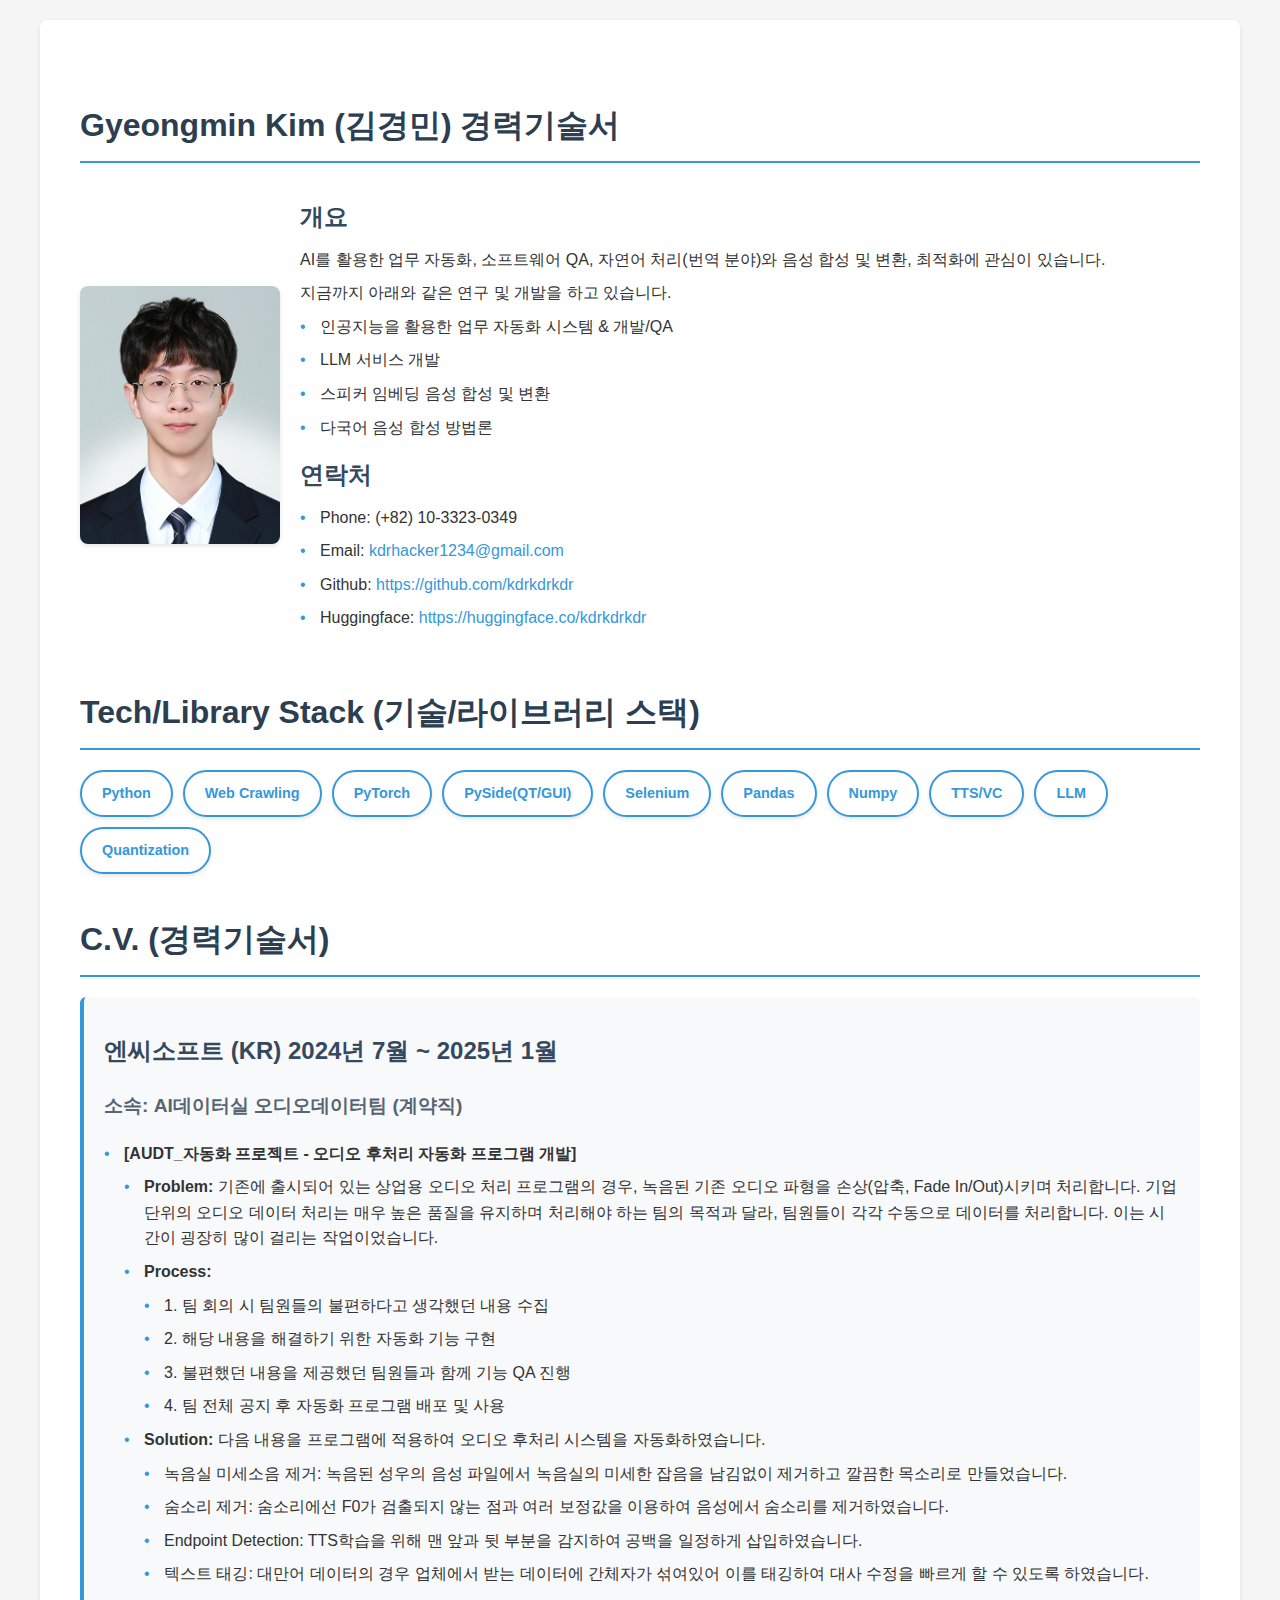
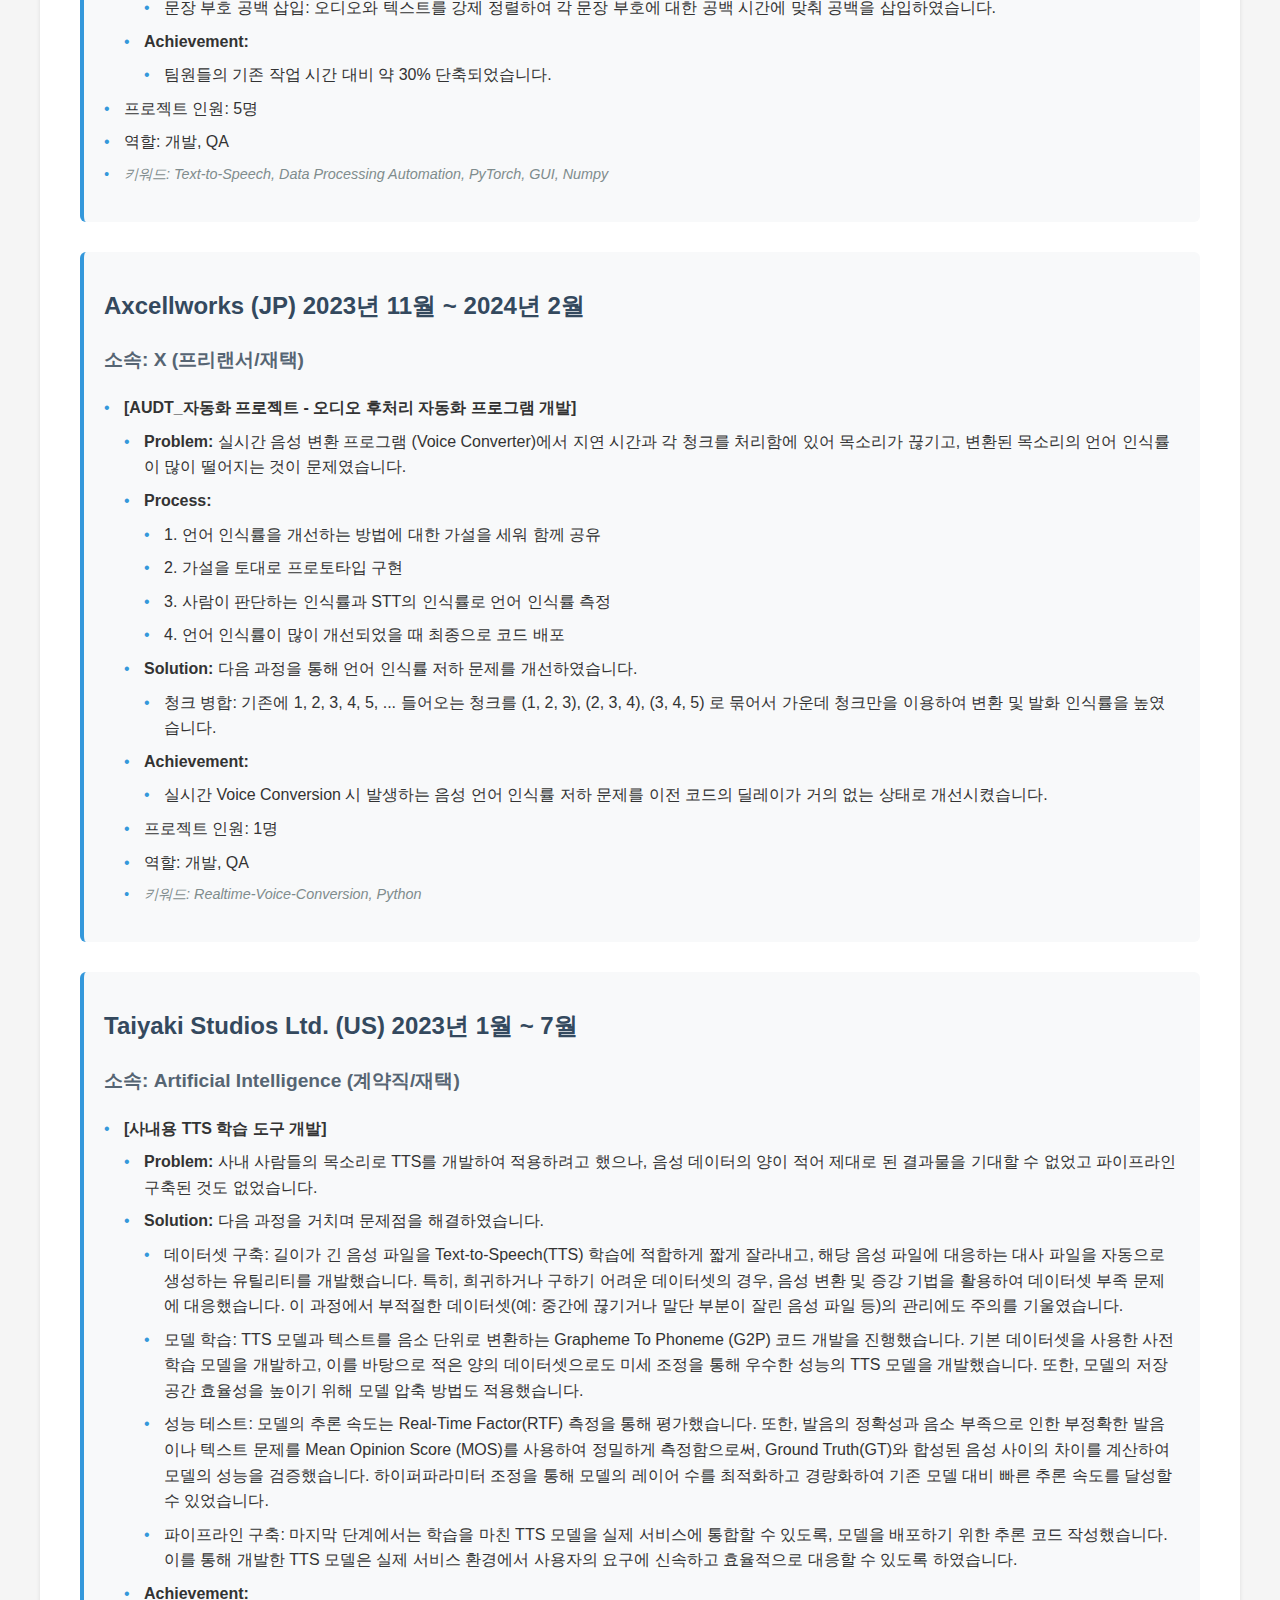
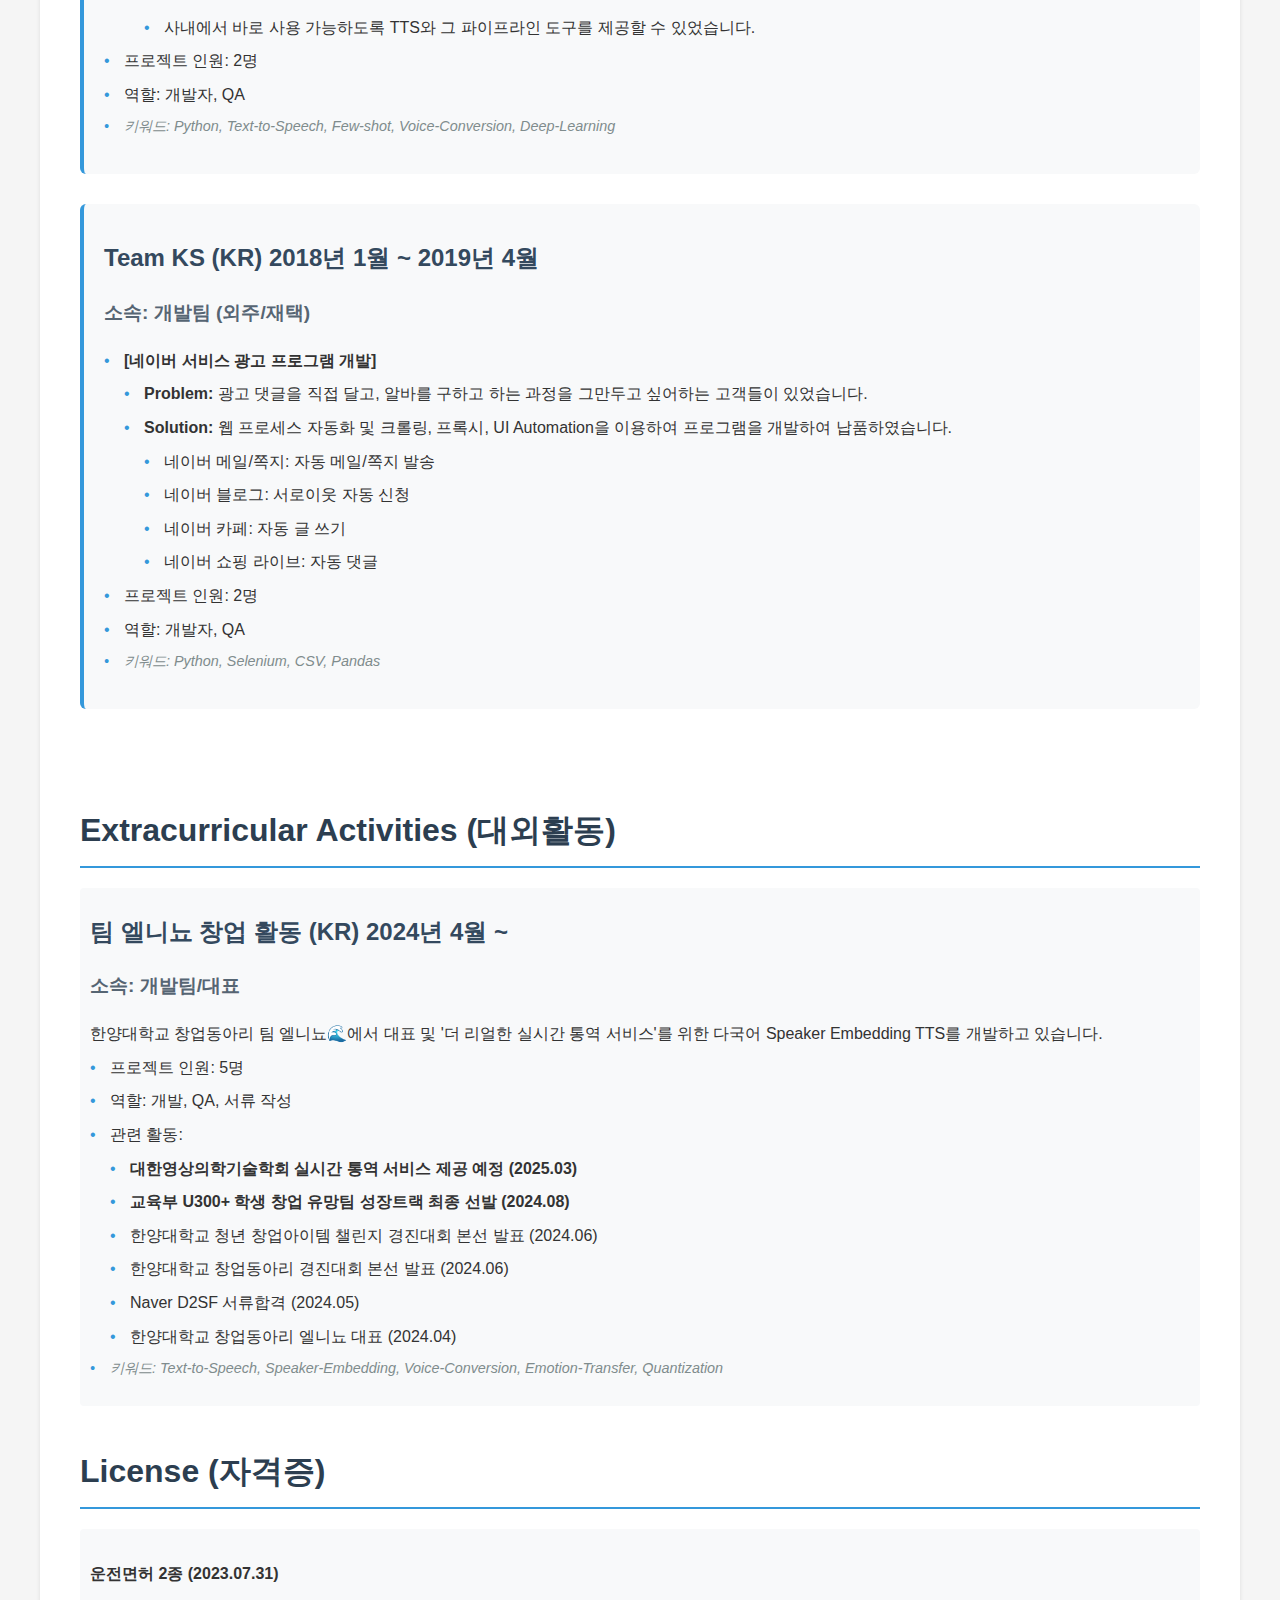
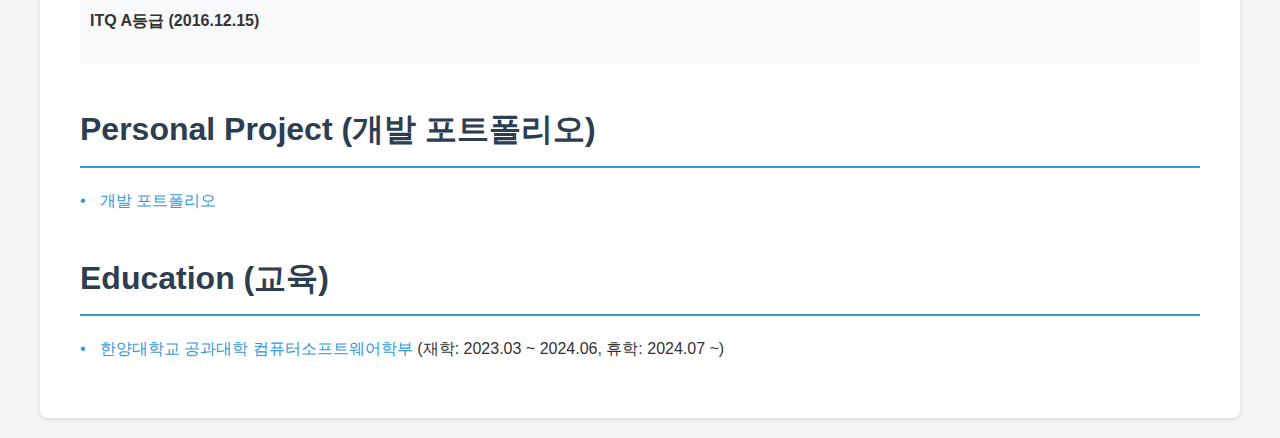
==== index.html @ 4e57c0b9 "Update index.html" ====
<!DOCTYPE HTML>
<html lang="ko">
<head>
    <meta charset="UTF-8">
    <title>김경민 이력서</title>
    <link rel="stylesheet" type="text/css" href="style.css">
</head>
<body>
<body>
<div class="container">
    <h1>Gyeongmin Kim (김경민) 경력기술서</h1>
    <table class="header-table">
        <tr>
            <td style="width: 200px;">
                <img src="img/Gyeongmin_Kim.png" width="200" alt="Gyeongmin Kim" class="profile-img">
            </td>
            <td>
                <h2>개요</h2>
                <p>AI를 활용한 업무 자동화, 소프트웨어 QA, 자연어 처리(번역 분야)와 음성 합성 및 변환, 최적화에 관심이 있습니다.</p>
                <p>지금까지 아래와 같은 연구 및 개발을 하고 있습니다.</p>
                <ul>
                    <li>인공지능을 활용한 업무 자동화 시스템 & 개발/QA</li>
                    <li>LLM 서비스 개발</li>
                    <li>스피커 임베딩 음성 합성 및 변환</li>
                    <li>다국어 음성 합성 방법론</li>
                </ul>

                <h2>연락처</h2>
                <address>
                    <ul>
                        <li>Phone: (+82) 10-3323-0349</li>
                        <li>Email: <a href="mailto:kdrhacker1234@gmail.com">kdrhacker1234@gmail.com</a></li>
                        <li>Github: <a href="https://github.com/kdrkdrkdr">https://github.com/kdrkdrkdr</a></li>
                        <li>Huggingface: <a href="https://huggingface.co/kdrkdrkdr">https://huggingface.co/kdrkdrkdr</a></li>
                    </ul>
                </address>
            </td>
        </tr>
    </table>


    <h1>Tech/Library Stack (기술/라이브러리 스택)</h1>
    <div class="tech-stack">
        <div class="tech-item">Python</div>
        <div class="tech-item">Web Crawling</div>
        <div class="tech-item">PyTorch</div>
        <div class="tech-item">PySide(QT/GUI)</div>
        <div class="tech-item">Selenium</div>
        <div class="tech-item">Pandas</div>
        <div class="tech-item">Numpy</div>
        <div class="tech-item">TTS/VC</div>
        <div class="tech-item">LLM</div>
        <div class="tech-item">Quantization</div>
    </div>


    <h1>C.V. (경력기술서)</h1>
    <div class="job-section">
        <h2>엔씨소프트 (KR) 2024년 7월 ~ 2025년 1월</h2>
        <h3>소속: AI데이터실 오디오데이터팀 (계약직)</h3>
        <ul>
            <li>
                <strong>[AUDT_자동화 프로젝트 - 오디오 후처리 자동화 프로그램 개발]</strong> <br>
                <ul>
                    <li>
                        <strong>Problem:</strong>
                        기존에 출시되어 있는 상업용 오디오 처리 프로그램의 경우, 녹음된 기존 오디오 파형을 손상(압축, Fade In/Out)시키며 처리합니다. 
                        기업 단위의 오디오 데이터 처리는 매우 높은 품질을 유지하며 처리해야 하는 팀의 목적과 달라, 팀원들이 각각 수동으로 데이터를 처리합니다. 
                        이는 시간이 굉장히 많이 걸리는 작업이었습니다.
                    </li>

                    <li>
                        <strong>Process:</strong>
                        <ul>
                            <li>1. 팀 회의 시 팀원들의 불편하다고 생각했던 내용 수집</li>
                            <li>2. 해당 내용을 해결하기 위한 자동화 기능 구현</li>
                            <li>3. 불편했던 내용을 제공했던 팀원들과 함께 기능 QA 진행</li>
                            <li>4. 팀 전체 공지 후 자동화 프로그램 배포 및 사용</li>
                        </ul>
                    </li>

                    <li>
                        <strong>Solution:</strong>
                        다음 내용을 프로그램에 적용하여 오디오 후처리 시스템을 자동화하였습니다.
                        <ul>
                            <li>녹음실 미세소음 제거: 녹음된 성우의 음성 파일에서 녹음실의 미세한 잡음을 남김없이 제거하고 깔끔한 목소리로 만들었습니다.</li>
                            <li>숨소리 제거: 숨소리에선 F0가 검출되지 않는 점과 여러 보정값을 이용하여 음성에서 숨소리를 제거하였습니다.</li>
                            <li>Endpoint Detection: TTS학습을 위해 맨 앞과 뒷 부분을 감지하여 공백을 일정하게 삽입하였습니다.</li>
                            <li>텍스트 태깅: 대만어 데이터의 경우 업체에서 받는 데이터에 간체자가 섞여있어 이를 태깅하여 대사 수정을 빠르게 할 수 있도록 하였습니다.</li>
                            <li>문장 부호 공백 삽입: 오디오와 텍스트를 강제 정렬하여 각 문장 부호에 대한 공백 시간에 맞춰 공백을 삽입하였습니다.</li>
                        </ul>
                    </li>

                    <li>
                        <strong>Achievement:</strong>
                        <ul>
                            <li>팀원들의 기존 작업 시간 대비 약 30% 단축되었습니다.</li>
                        </ul>
                    </li>

                </ul>
            </li>
            <li>프로젝트 인원: 5명</li>
            <li>역할: 개발, QA</li>
            <li class="keywords">키워드: Text-to-Speech, Data Processing Automation, PyTorch, GUI, Numpy</li>
        </ul>
    </div>
    

    <div class="job-section">
        <h2>Axcellworks (JP) 2023년 11월 ~ 2024년 2월</h2>
        <h3>소속: X (프리랜서/재택)</h3>
        <ul>
            <li>
                <strong>[AUDT_자동화 프로젝트 - 오디오 후처리 자동화 프로그램 개발]</strong>
                <ul>
                    <li>
                        <strong>Problem:</strong>
                        실시간 음성 변환 프로그램 (Voice Converter)에서 지연 시간과 각 청크를 처리함에 있어 목소리가 끊기고, 변환된 목소리의 언어 인식률이 많이 떨어지는 것이 문제였습니다.
                    </li>
                    <li>
                        <strong>Process:</strong>
                        <ul>
                            <li>1. 언어 인식률을 개선하는 방법에 대한 가설을 세워 함께 공유</li>
                            <li>2. 가설을 토대로 프로토타입 구현</li>
                            <li>3. 사람이 판단하는 인식률과 STT의 인식률로 언어 인식률 측정</li>
                            <li>4. 언어 인식률이 많이 개선되었을 때 최종으로 코드 배포</li>
                        </ul>
                    </li>
                    <li>
                        <strong>Solution:</strong>
                        다음 과정을 통해 언어 인식률 저하 문제를 개선하였습니다.
                        <ul>
                            <li>청크 병합: 기존에 1, 2, 3, 4, 5, ... 들어오는 청크를 (1, 2, 3), (2, 3, 4), (3, 4, 5) 로 묶어서 가운데 청크만을 이용하여 변환 및 발화 인식률을 높였습니다.</li>
                        </ul>
                    </li>
                    <li>
                        <strong>Achievement:</strong>
                        <ul>
                            <li>실시간 Voice Conversion 시 발생하는 음성 언어 인식률 저하 문제를 이전 코드의 딜레이가 거의 없는 상태로 개선시켰습니다.</li>
                        </ul>
                    </li>
                    <li>프로젝트 인원: 1명</li>
                    <li>역할: 개발, QA</li>
                    <li class="keywords">키워드: Realtime-Voice-Conversion, Python</li>
                </ul>
            </li>
        </ul>
    </div>

    <div class="job-section">
        <h2>Taiyaki Studios Ltd. (US) 2023년 1월 ~ 7월</h2>
        <h3>소속: Artificial Intelligence (계약직/재택)</h3>
        <ul>
            <li>
                <strong>[사내용 TTS 학습 도구 개발]</strong> <br>
                <ul>
                    <li>
                        <strong>Problem:</strong>
                        사내 사람들의 목소리로 TTS를 개발하여 적용하려고 했으나, 음성 데이터의 양이 적어 제대로 된 결과물을 기대할 수 없었고 파이프라인 구축된 것도 없었습니다.
                    </li>

                    <li>
                        <strong>Solution:</strong>
                        다음 과정을 거치며 문제점을 해결하였습니다.
                        <ul>
                            <li>데이터셋 구축: 길이가 긴 음성 파일을 Text-to-Speech(TTS) 학습에 적합하게 짧게 잘라내고, 해당 음성 파일에 대응하는 대사 파일을 자동으로 생성하는 유틸리티를 개발했습니다. 특히, 희귀하거나 구하기 어려운 데이터셋의 경우, 음성 변환 및 증강 기법을 활용하여 데이터셋 부족 문제에 대응했습니다. 이 과정에서 부적절한 데이터셋(예: 중간에 끊기거나 말단 부분이 잘린 음성 파일 등)의 관리에도 주의를 기울였습니다.</li>
                            <li>모델 학습: TTS 모델과 텍스트를 음소 단위로 변환하는 Grapheme To Phoneme (G2P) 코드 개발을 진행했습니다. 기본 데이터셋을 사용한 사전 학습 모델을 개발하고, 이를 바탕으로 적은 양의 데이터셋으로도 미세 조정을 통해 우수한 성능의 TTS 모델을 개발했습니다. 또한, 모델의 저장 공간 효율성을 높이기 위해 모델 압축 방법도 적용했습니다.</li>
                            <li>성능 테스트: 모델의 추론 속도는 Real-Time Factor(RTF) 측정을 통해 평가했습니다. 또한, 발음의 정확성과 음소 부족으로 인한 부정확한 발음이나 텍스트 문제를 Mean Opinion Score (MOS)를 사용하여 정밀하게 측정함으로써, Ground Truth(GT)와 합성된 음성 사이의 차이를 계산하여 모델의 성능을 검증했습니다. 하이퍼파라미터 조정을 통해 모델의 레이어 수를 최적화하고 경량화하여 기존 모델 대비 빠른 추론 속도를 달성할 수 있었습니다.</li>
                            <li>파이프라인 구축: 마지막 단계에서는 학습을 마친 TTS 모델을 실제 서비스에 통합할 수 있도록, 모델을 배포하기 위한 추론 코드 작성했습니다. 이를 통해 개발한 TTS 모델은 실제 서비스 환경에서 사용자의 요구에 신속하고 효율적으로 대응할 수 있도록 하였습니다.</li>
                        </ul>
                    </li>

                    <li>
                        <strong>Achievement:</strong>
                        <ul>
                            <li>사내에서 바로 사용 가능하도록 TTS와 그 파이프라인 도구를 제공할 수 있었습니다.</li>
                        </ul>
                    </li>

                </ul>
            </li>

            <li>프로젝트 인원: 2명</li>
            <li>역할: 개발자, QA</li>
            <li class="keywords">키워드: Python, Text-to-Speech, Few-shot, Voice-Conversion, Deep-Learning</li>
        </ul>
    </div>

    
    <div class="job-section">
        <h2>Team KS (KR) 2018년 1월 ~ 2019년 4월</h2>
        <h3>소속: 개발팀 (외주/재택)</h3>
        <ul>
            <li>
                <strong>[네이버 서비스 광고 프로그램 개발]</strong> <br>
                <ul>
                    <li>
                        <strong>Problem:</strong>
                        광고 댓글을 직접 달고, 알바를 구하고 하는 과정을 그만두고 싶어하는 고객들이 있었습니다.
                    </li>

                    <li>
                        <strong>Solution:</strong>
                        웹 프로세스 자동화 및 크롤링, 프록시, UI Automation을 이용하여 프로그램을 개발하여 납품하였습니다.
                        <ul>
                            <li>네이버 메일/쪽지: 자동 메일/쪽지 발송</li>
                            <li>네이버 블로그: 서로이웃 자동 신청</li>
                            <li>네이버 카페: 자동 글 쓰기</li>
                            <li>네이버 쇼핑 라이브: 자동 댓글</li>
                        </ul>
                    </li>

                </ul>
            </li>
            <li>프로젝트 인원: 2명</li>
            <li>역할: 개발자, QA</li>
            <li class="keywords">키워드: Python, Selenium, CSV, Pandas</li>
        </ul>
    </div>
    <br>
    <h1>Extracurricular Activities (대외활동)</h1>
    <div class="extracurricular-item">
        <h2>팀 엘니뇨 창업 활동 (KR) 2024년 4월 ~ </h2>
        <h3>소속: 개발팀/대표</h3>
        <p>한양대학교 창업동아리 팀 엘니뇨🌊에서 대표 및 '더 리얼한 실시간 통역 서비스'를 위한 다국어 Speaker Embedding TTS를 개발하고 있습니다.</p>
        <ul>
            <li>프로젝트 인원: 5명</li>
            <li>역할: 개발, QA, 서류 작성</li>
            <li>
                관련 활동:
                <ul>
                    <li><strong>대한영상의학기술학회 실시간 통역 서비스 제공 예정 (2025.03)</strong></li>
                    <li><strong>교육부 U300+ 학생 창업 유망팀 성장트랙 최종 선발 (2024.08)</strong></li>
                    <li>한양대학교 청년 창업아이템 챌린지 경진대회 본선 발표 (2024.06)</li>
                    <li>한양대학교 창업동아리 경진대회 본선 발표 (2024.06)</li>
                    <li>Naver D2SF 서류합격 (2024.05)</li>
                    <li>한양대학교 창업동아리 엘니뇨 대표 (2024.04)</li>
                </ul>
            </li>
            <li class="keywords">키워드: Text-to-Speech, Speaker-Embedding, Voice-Conversion, Emotion-Transfer, Quantization</li>
        </ul>
    </div>


    <h1>License (자격증)</h1>
    <div class="license-item">
        <h4>운전면허 2종 (2023.07.31)</h4>
        <h4>ITQ A등급 (2016.12.15)</h4>
    </div>


    <h1>Personal Project (개발 포트폴리오)</h1>
    <ul>
        <li><a href="https://kdrkdrkdr.github.io/oss.html">개발 포트폴리오</a></li>
    </ul>

    <h1>Education (교육)</h1>
    <ul>
        <li><a href="http://cs.hanyang.ac.kr/">한양대학교 공과대학 컴퓨터소프트웨어학부</a> (재학: 2023.03 ~ 2024.06, 휴학: 2024.07 ~)</li>
    </ul>
---- style.css ----
body {
  font-family: 'Noto Sans KR', sans-serif;
  line-height: 1.6;
  max-width: 1200px;
  margin: 0 auto;
  padding: 20px;
  color: #333;
  background-color: #f5f5f5;
}

.container {
  background-color: white;
  padding: 40px;
  border-radius: 8px;
  box-shadow: 0 2px 4px rgba(0,0,0,0.1);
}

.header-table {
  width: 100%;
  margin-bottom: 30px;
  border-collapse: collapse;
}

.header-table td {
  vertical-align: middle;
  padding: 0 20px 0 0;
}

.header-table td:first-child {
  padding-left: 0;
  text-align: center;
}

.profile-img {
  border-radius: 8px;
  box-shadow: 0 2px 4px rgba(0,0,0,0.1);
  max-width: 100%;
  height: auto;
  margin-right: 20px;
  display: block;
}

h1 {
  color: #2c3e50;
  border-bottom: 2px solid #3498db;
  padding-bottom: 10px;
  margin-top: 40px;
  margin-bottom: 20px;
}

h2 {
  color: #34495e;
  margin-top: 15px;
  margin-bottom: 10px;
  font-size: 1.5em;
}

h3 {
  color: #566573;
  font-size: 1.2em;
  margin-top: 20px;
}

ul {
  list-style-type: none;
  padding-left: 0;
  margin-top: 8px;
}

li {
  margin-bottom: 8px;
  position: relative;
  padding-left: 20px;
}

li:before {
  content: "•";
  color: #3498db;
  position: absolute;
  left: 0;
}

p {
  margin: 8px 0;
}

a {
  color: #3498db;
  text-decoration: none;
  transition: color 0.3s;
}

a:hover {
  color: #2980b9;
  text-decoration: underline;
}

.job-section {
  margin-bottom: 30px;
  padding: 20px;
  background-color: #f8f9fa;
  border-radius: 6px;
  border-left: 4px solid #3498db;
}

.project-section {
  margin-bottom: 30px;
  padding: 20px;
  background-color: #f8f9fa;
  border-radius: 6px;
}

.keywords {
  color: #7f8c8d;
  font-size: 0.9em;
  font-style: italic;
}

address {
  font-style: normal;
}

.extracurricular-item {
  margin-bottom: 15px;
  padding: 10px;
  background-color: #f8f9fa;
  border-radius: 4px;
}

.license-item {
  margin-bottom: 15px;
  padding: 10px;
  background-color: #f8f9fa;
  border-radius: 4px;
}

p span {
  font-weight: bold;
}

@media (max-width: 768px) {
  .header-table td {
      display: block;
      width: 100%;
  }

  body {
      padding: 10px;
  }

  .container {
      padding: 20px;
  }
}


.tech-stack {
  display: flex;
  flex-wrap: wrap;
  gap: 10px;
  margin-bottom: 30px;
}

.tech-item {
  background-color: white; /* 배경색 하얀색 */
  color: #3498db; /* 글씨색 파란색 */
  padding: 10px 20px;
  border-radius: 25px;
  border: 2px solid #3498db; /* 테두리 선 추가 */
  font-size: 0.9em;
  font-weight: bold;
  text-align: center;
  box-shadow: 0 2px 4px rgba(0, 0, 0, 0.1);
  transition: all 0.3s ease;
}

.tech-item:hover {
  background-color: #3498db; /* 호버 시 배경색 파란색 */
  color: white; /* 호버 시 글씨색 하얀색 */
}
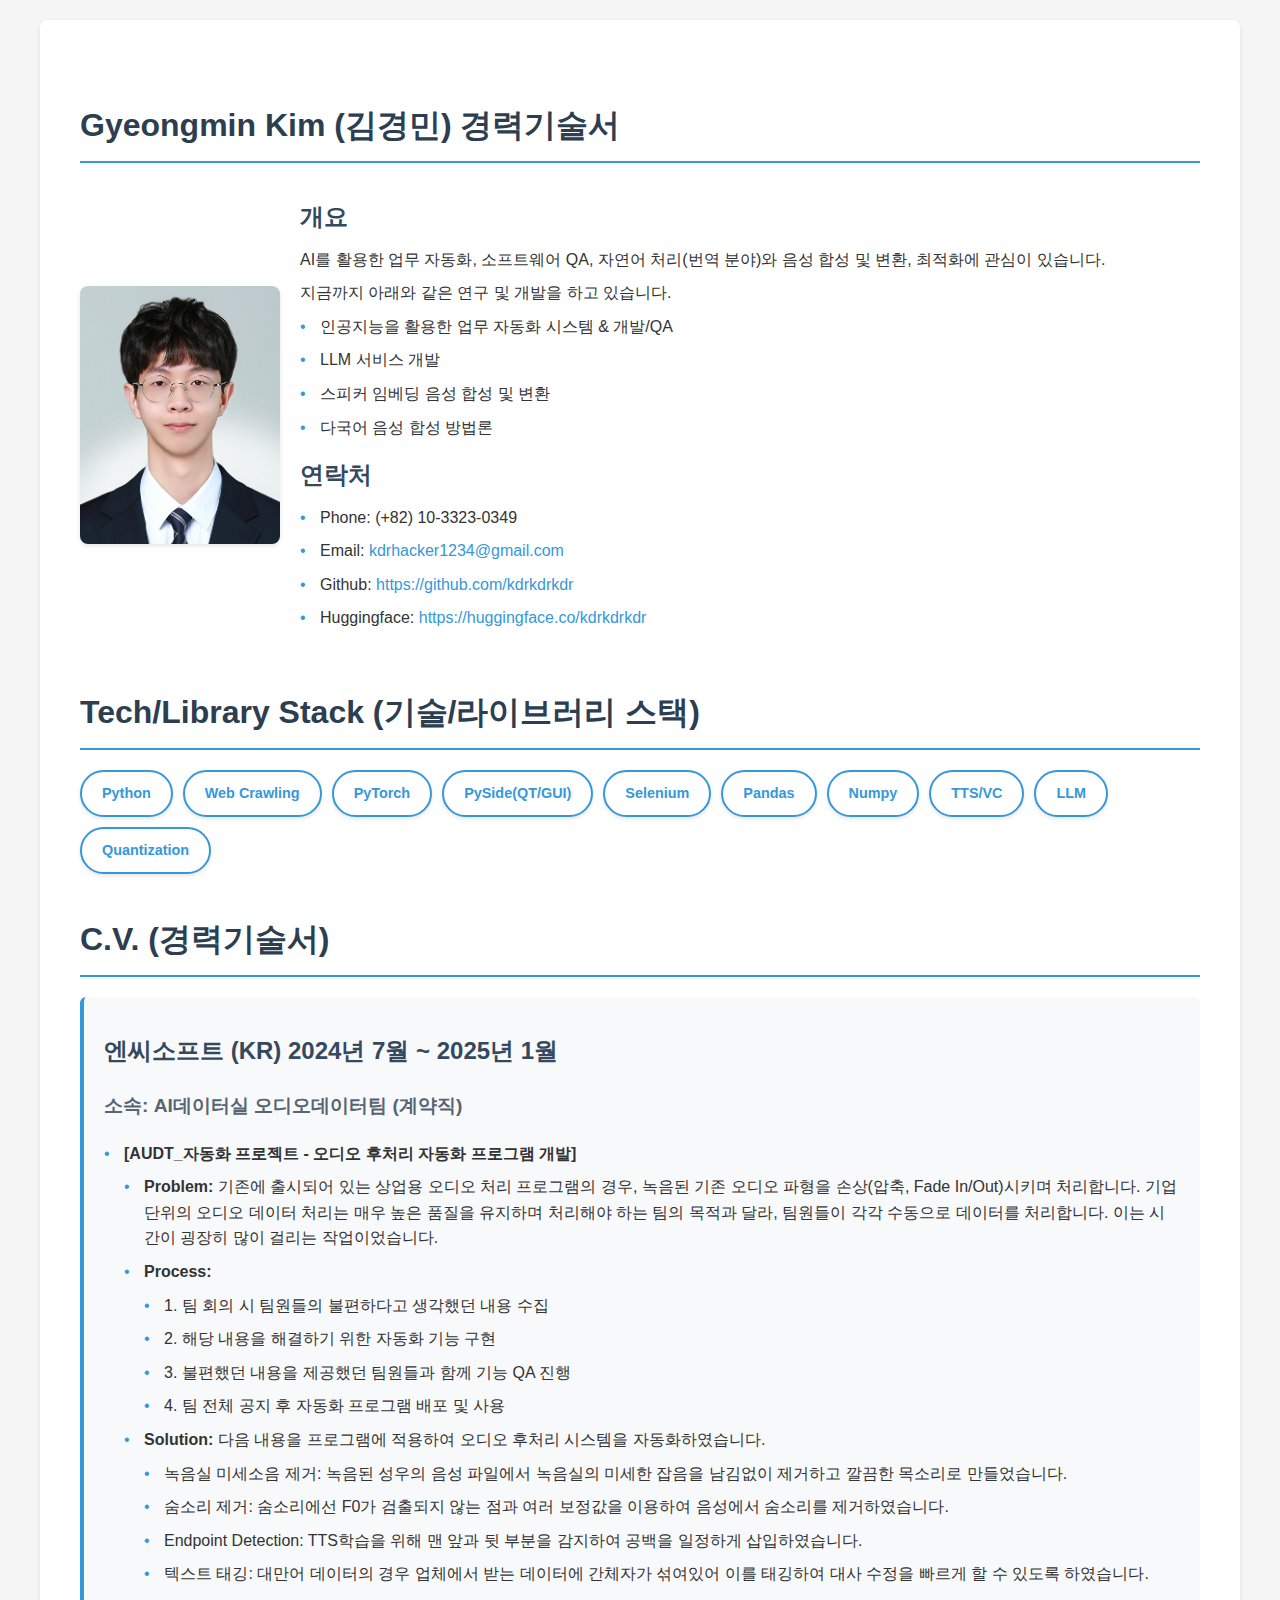
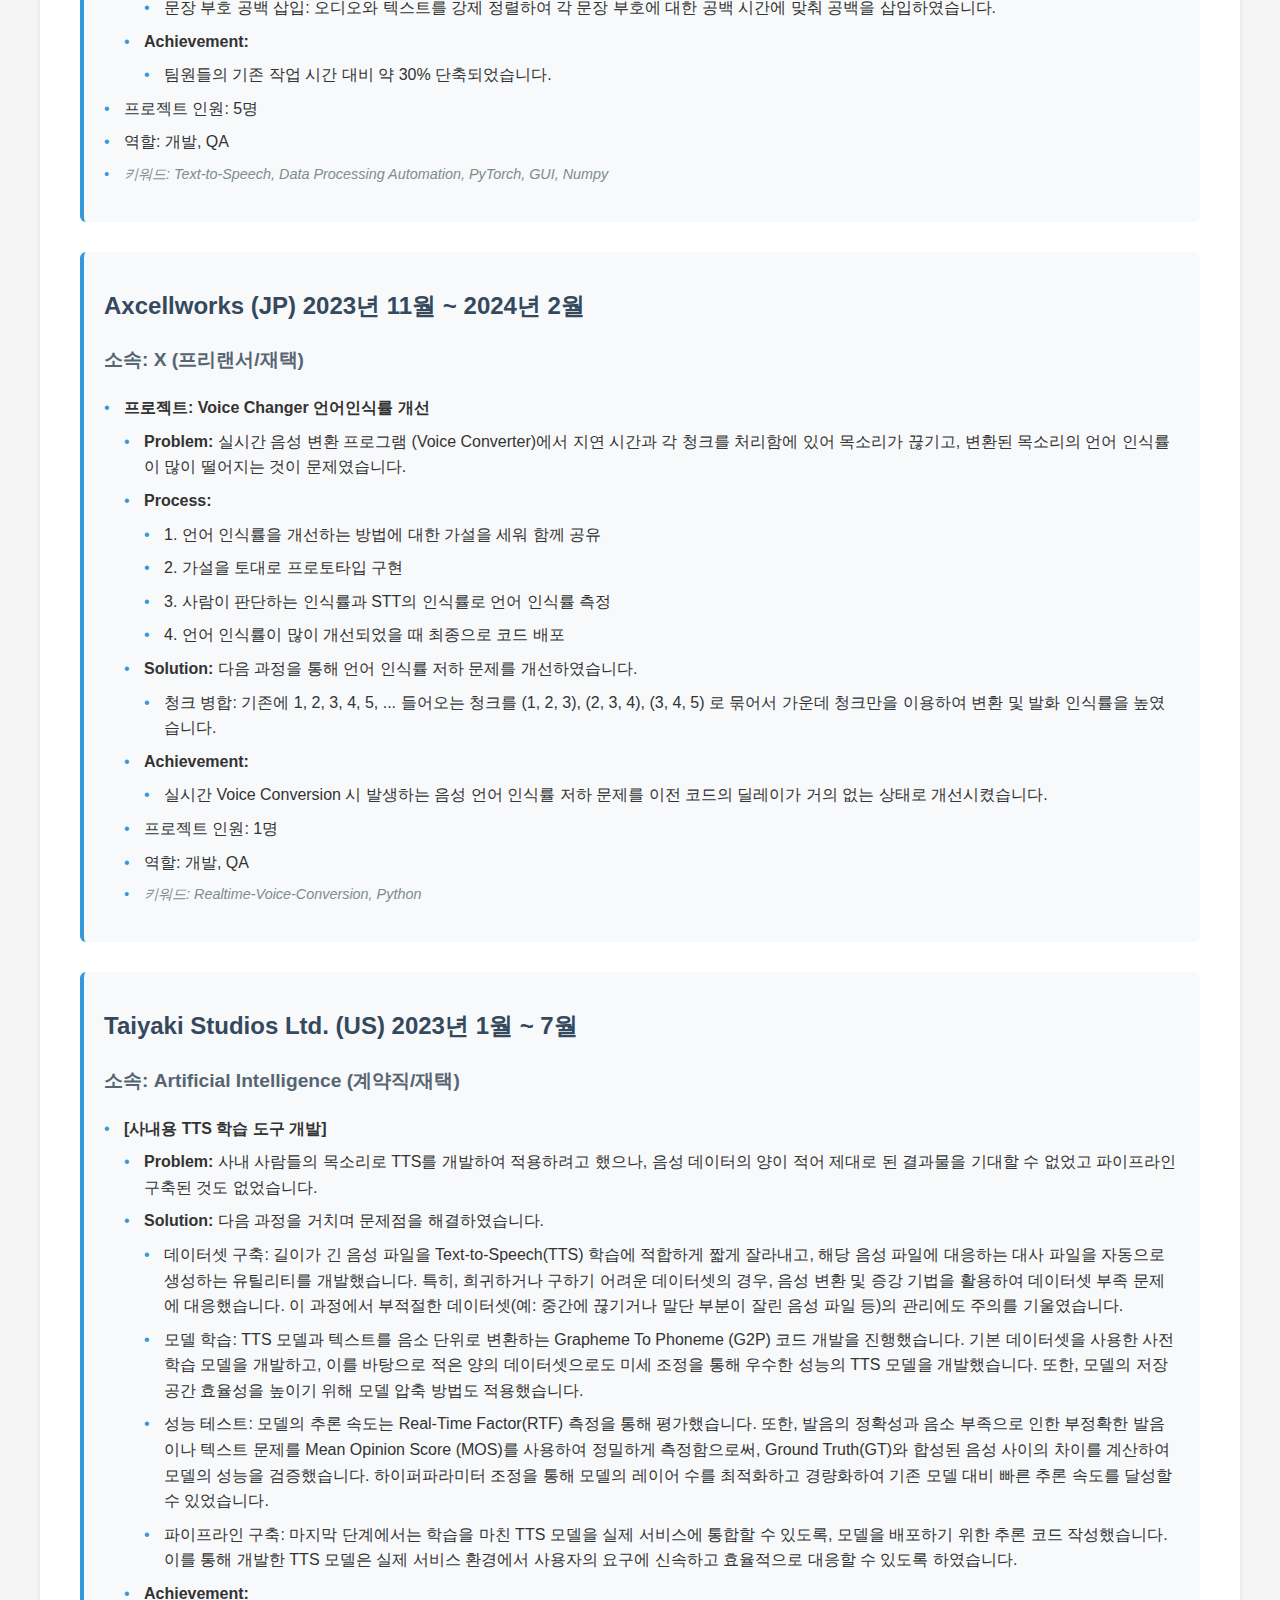
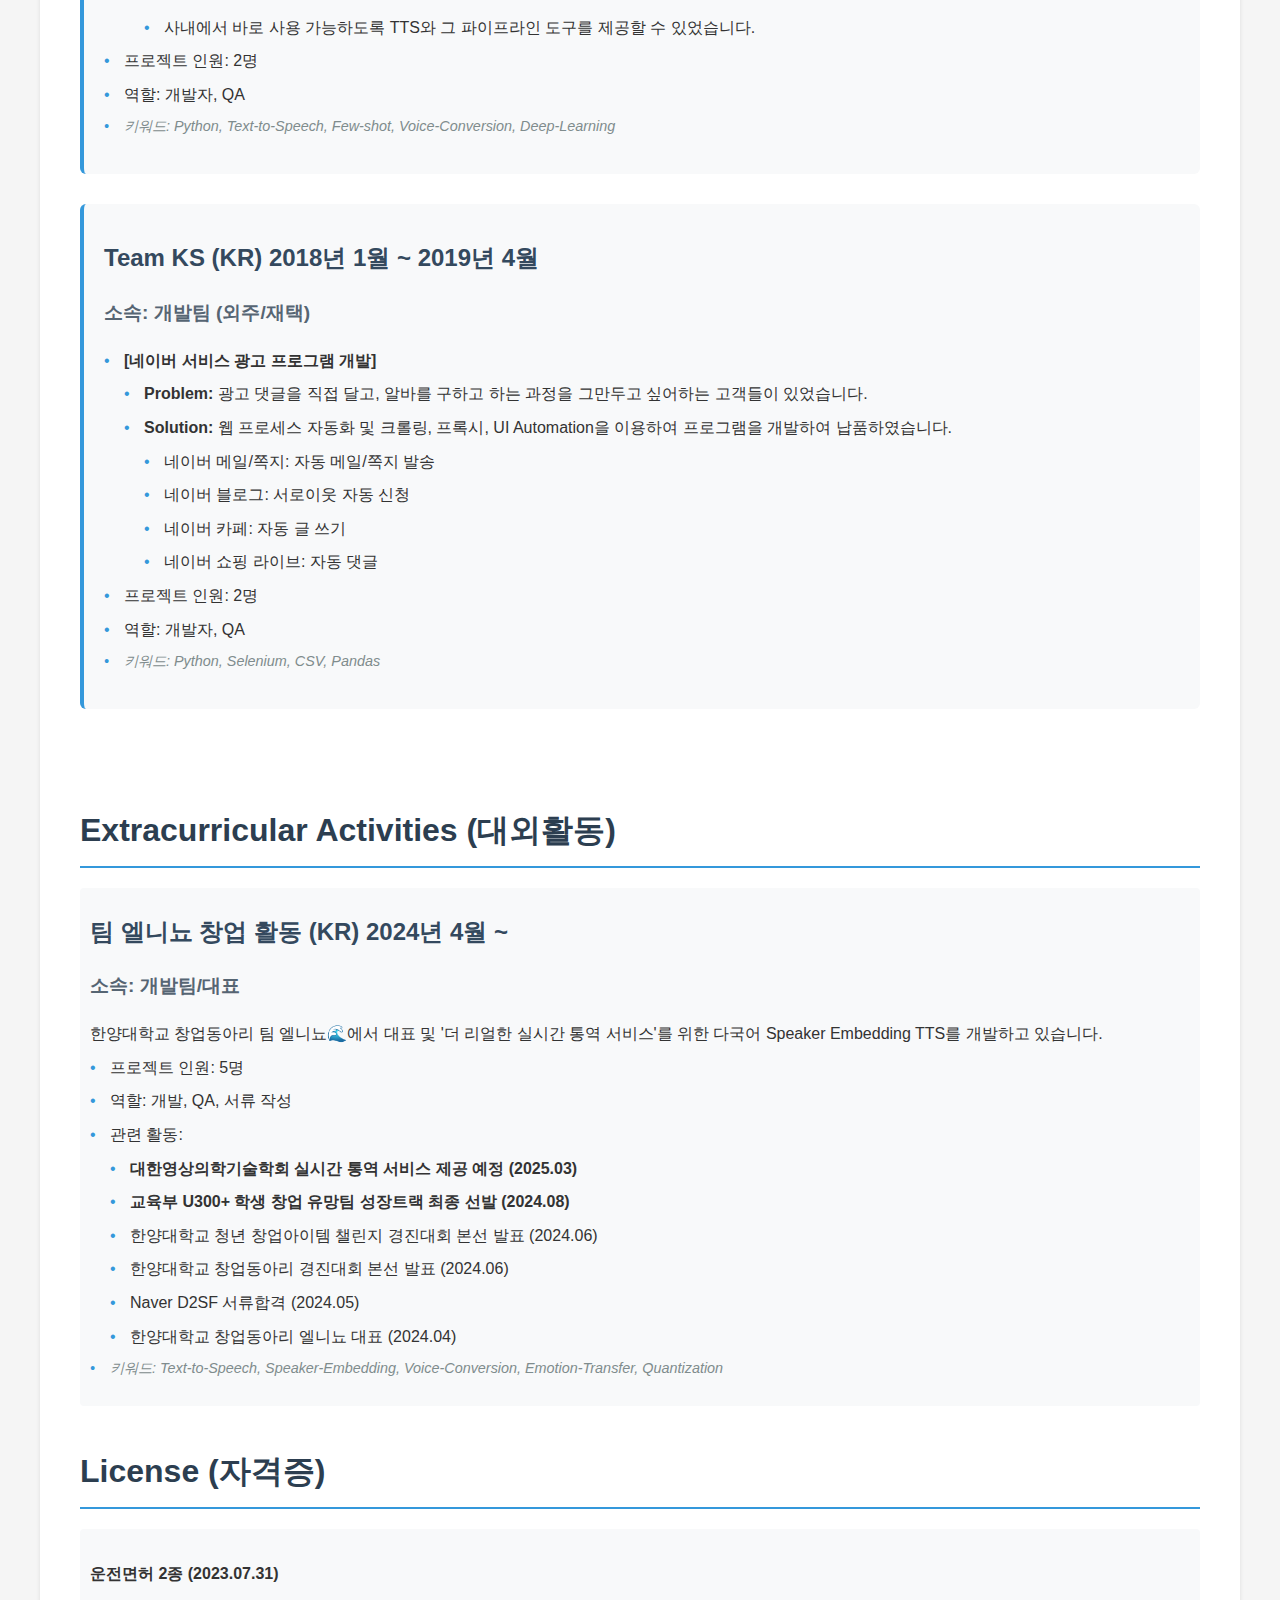
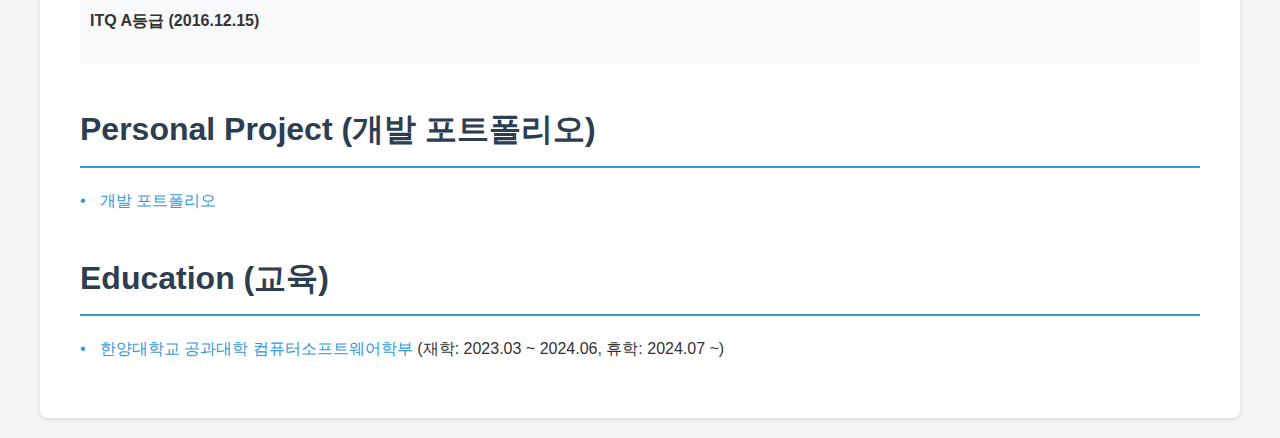
==== commit e1e27690: "Update index.html" ====
--- a/index.html
+++ b/index.html
@@ -112,7 +112,7 @@
         <h3>소속: X (프리랜서/재택)</h3>
         <ul>
             <li>
-                <strong>[AUDT_자동화 프로젝트 - 오디오 후처리 자동화 프로그램 개발]</strong>
+                <strong>프로젝트: Voice Changer 언어인식률 개선</strong>
                 <ul>
                     <li>
                         <strong>Problem:</strong>
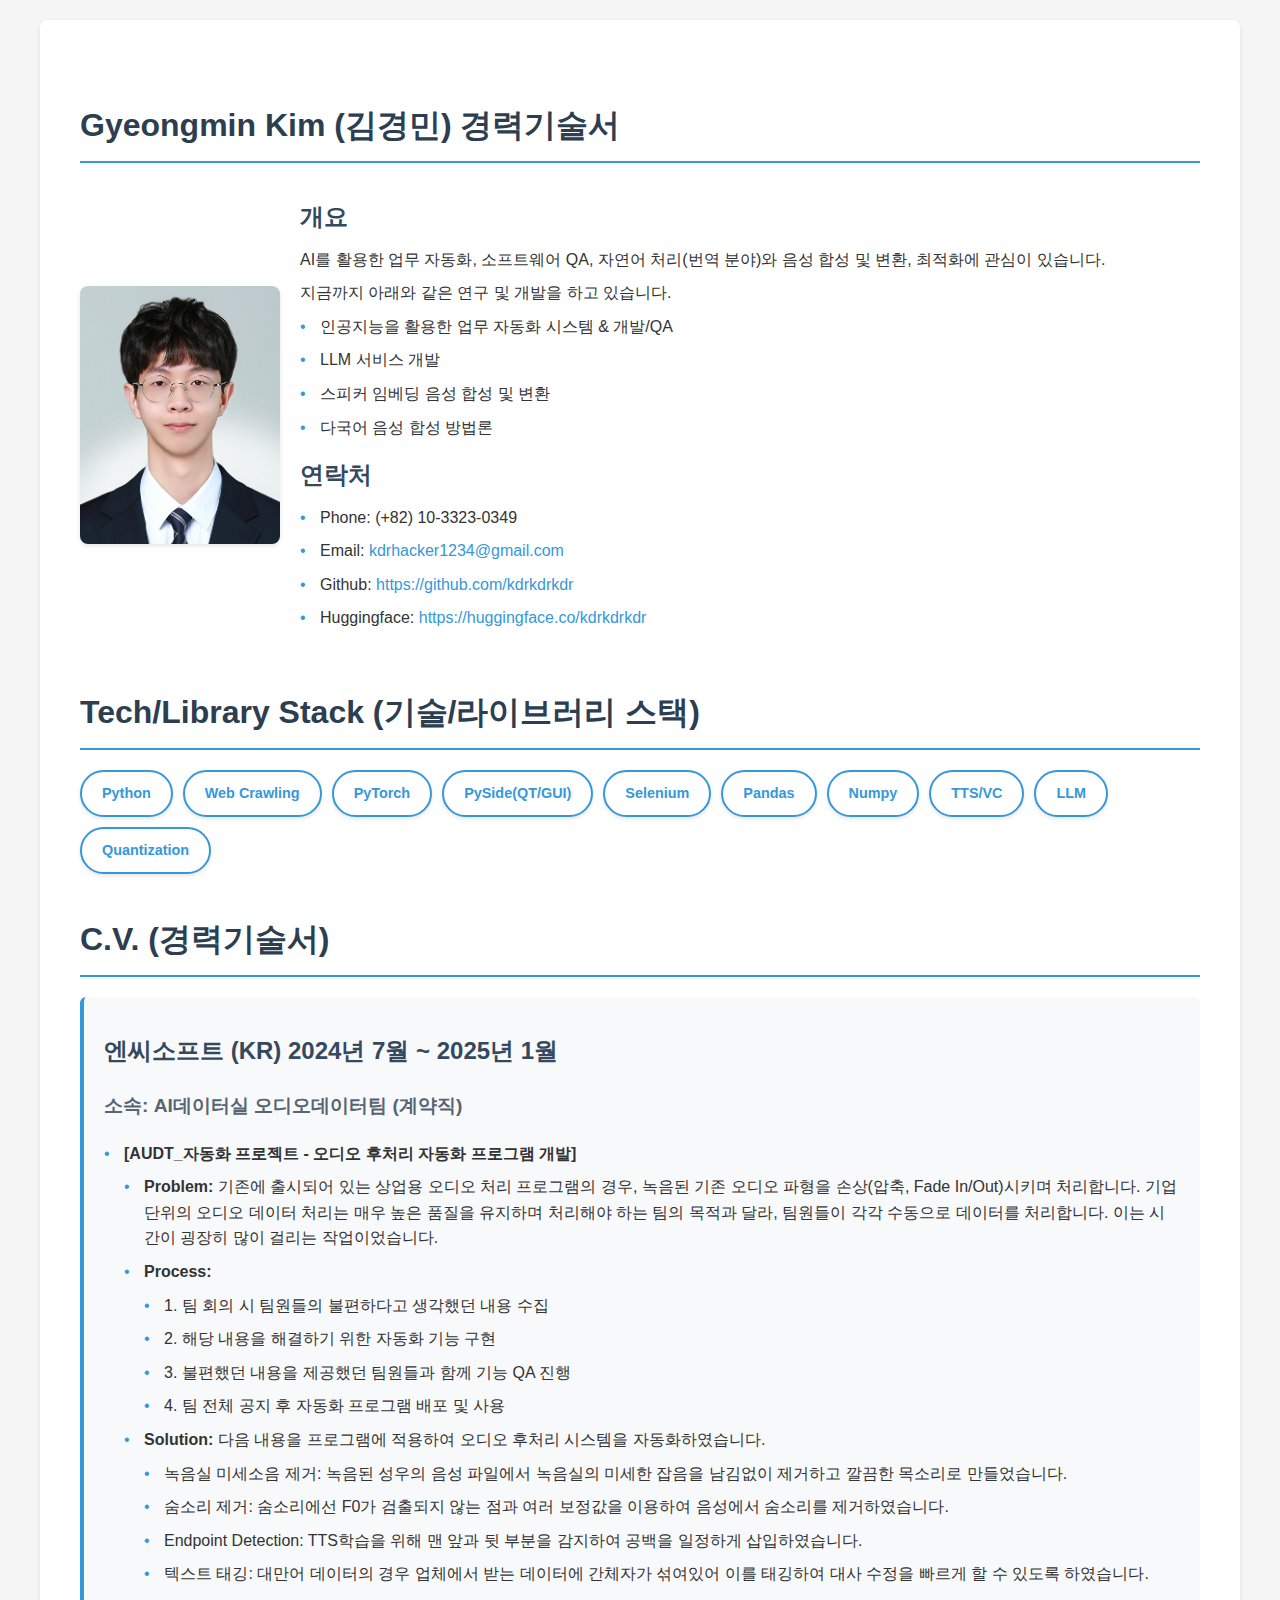
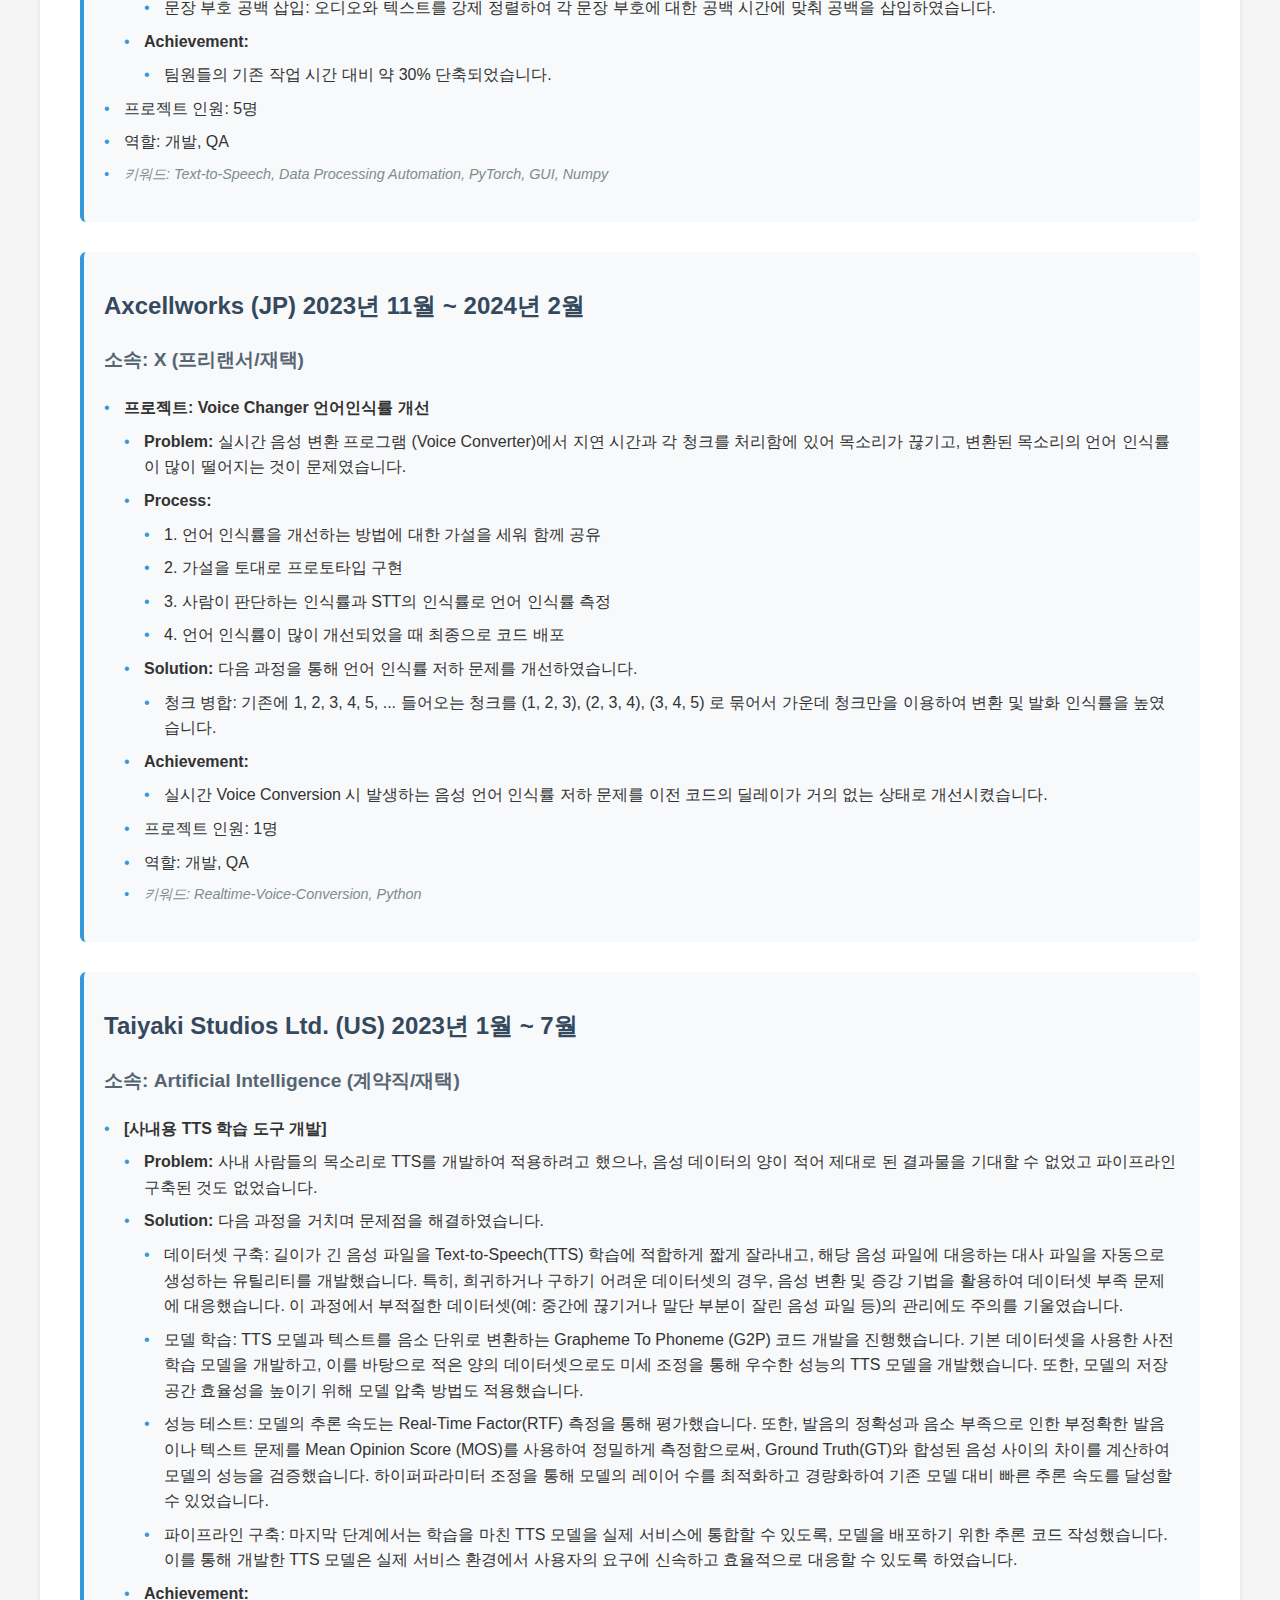
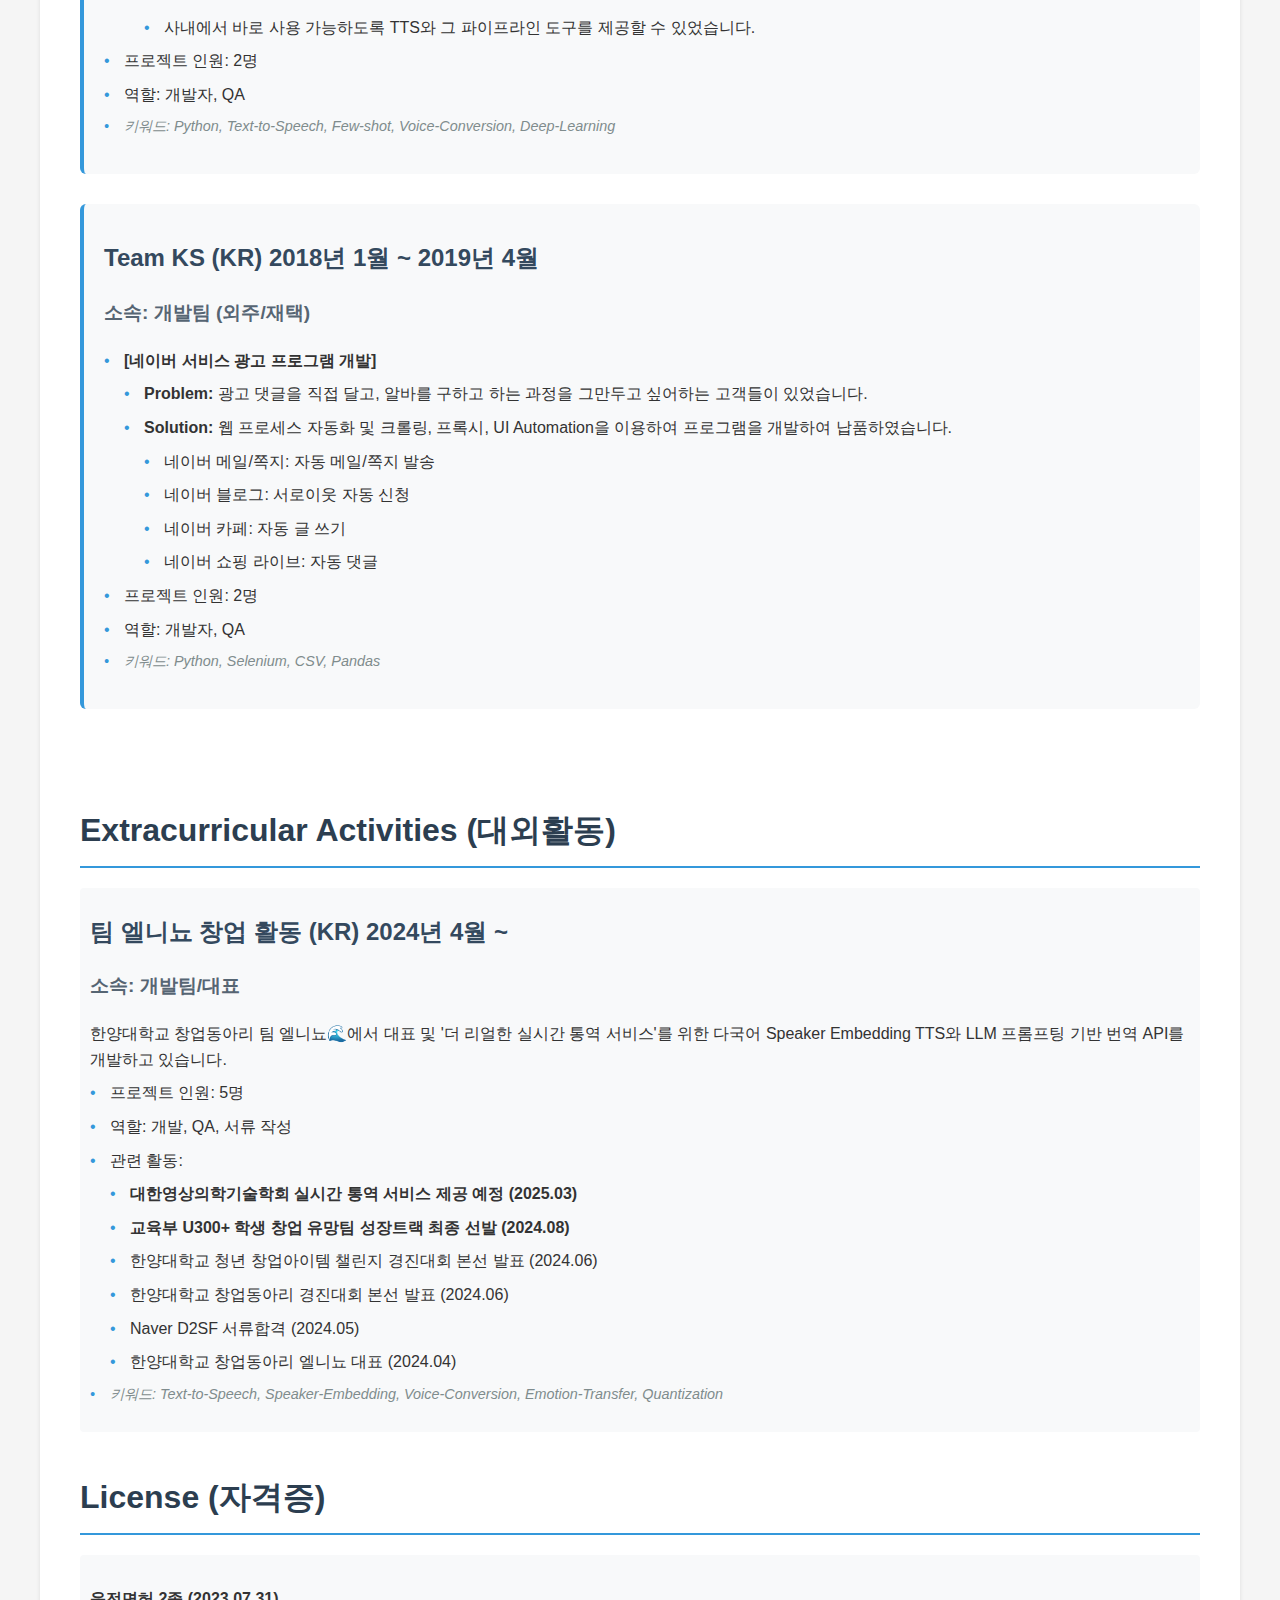
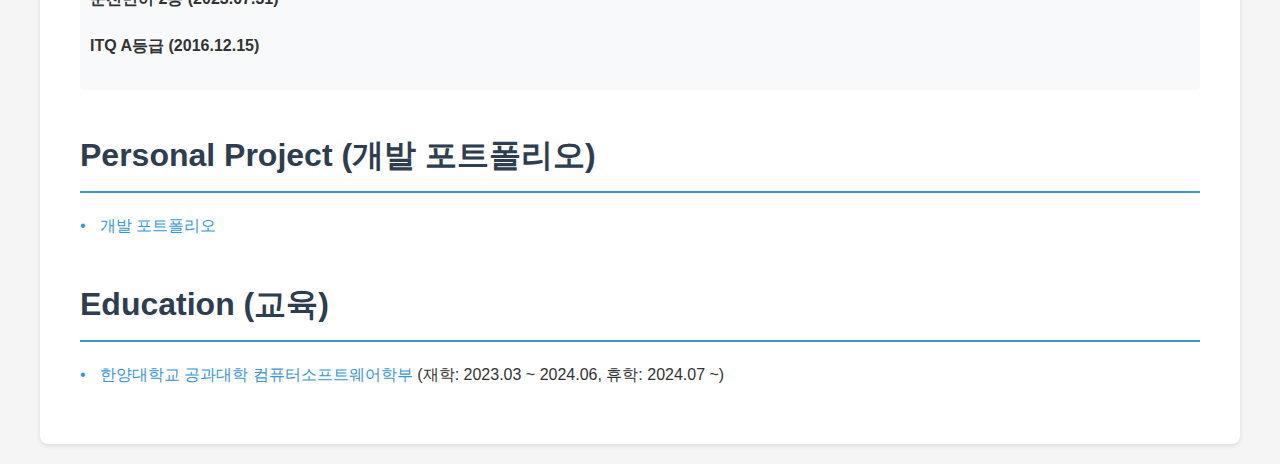
==== commit cc08f081: "Update index.html" ====
--- a/index.html
+++ b/index.html
@@ -223,7 +223,7 @@
     <div class="extracurricular-item">
         <h2>팀 엘니뇨 창업 활동 (KR) 2024년 4월 ~ </h2>
         <h3>소속: 개발팀/대표</h3>
-        <p>한양대학교 창업동아리 팀 엘니뇨🌊에서 대표 및 '더 리얼한 실시간 통역 서비스'를 위한 다국어 Speaker Embedding TTS를 개발하고 있습니다.</p>
+        <p>한양대학교 창업동아리 팀 엘니뇨🌊에서 대표 및 '더 리얼한 실시간 통역 서비스'를 위한 다국어 Speaker Embedding TTS와 LLM 프롬프팅 기반 번역 API를 개발하고 있습니다.</p>
         <ul>
             <li>프로젝트 인원: 5명</li>
             <li>역할: 개발, QA, 서류 작성</li>
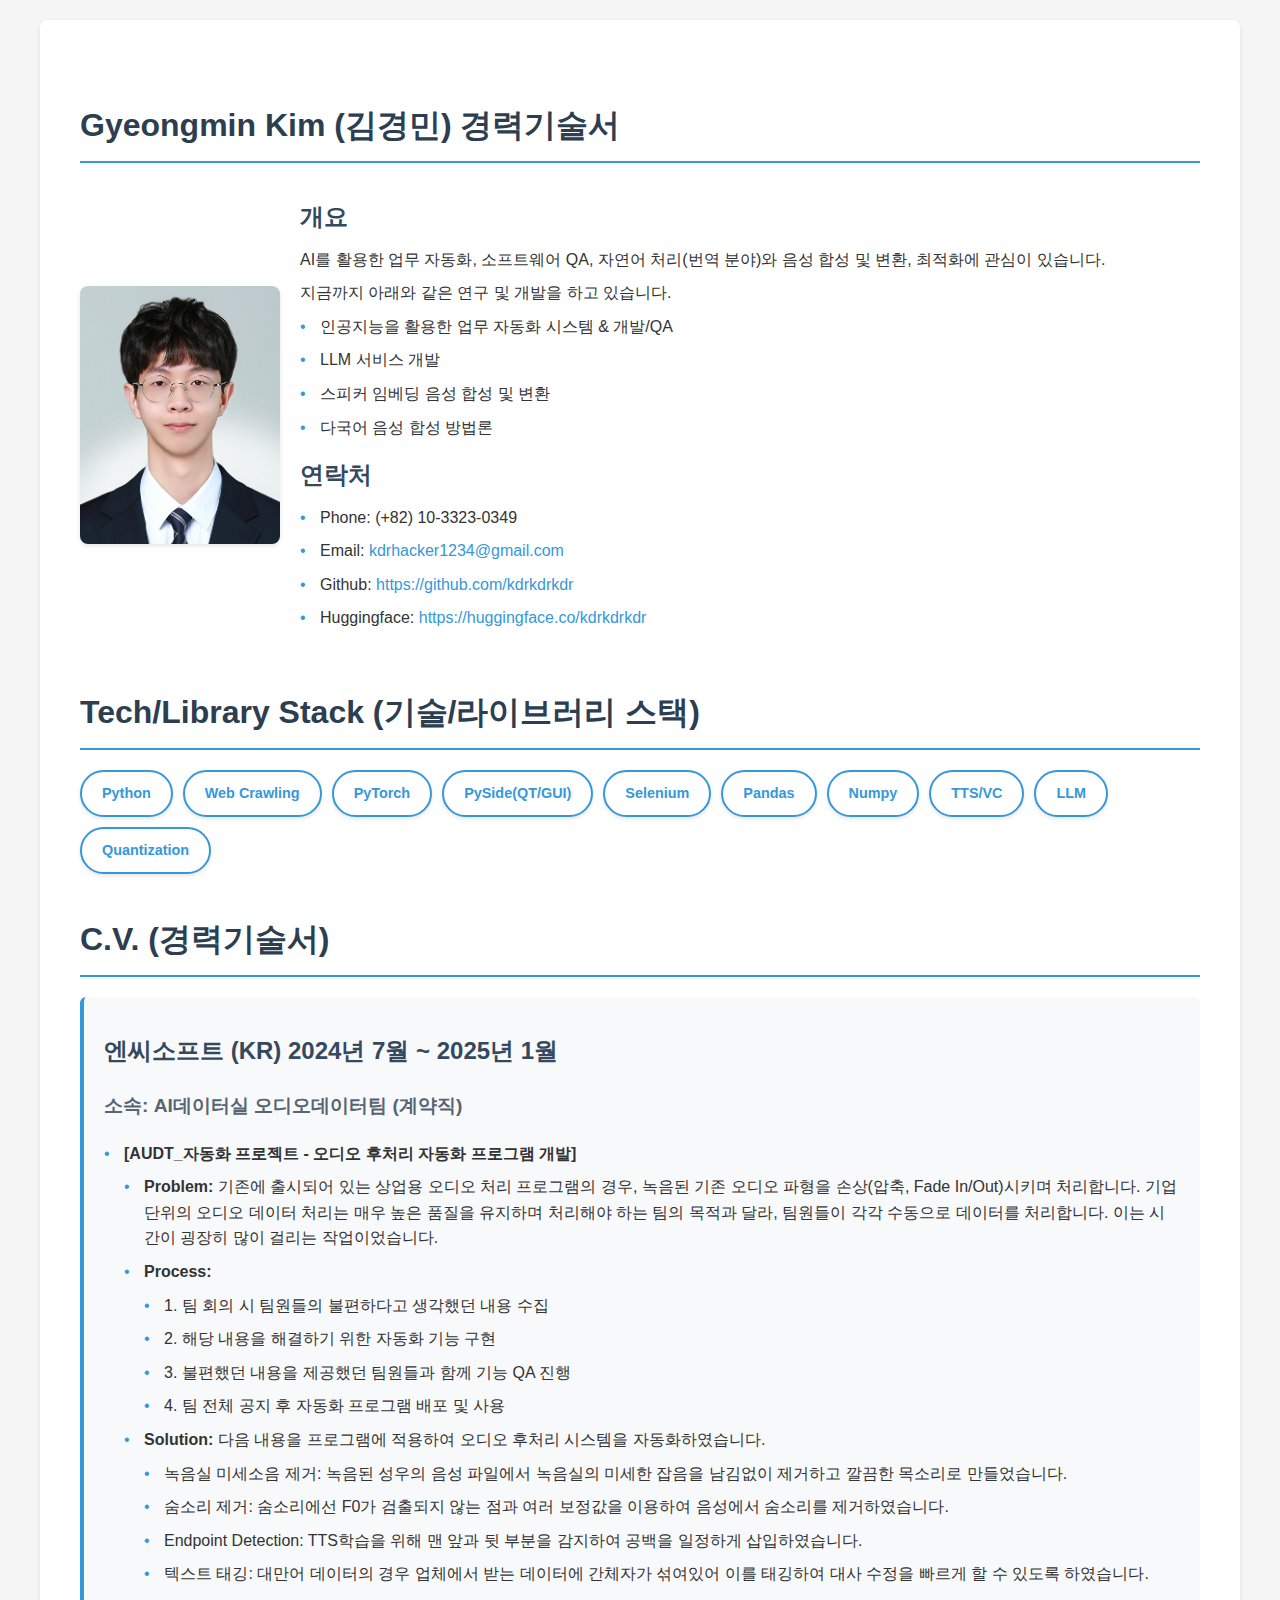
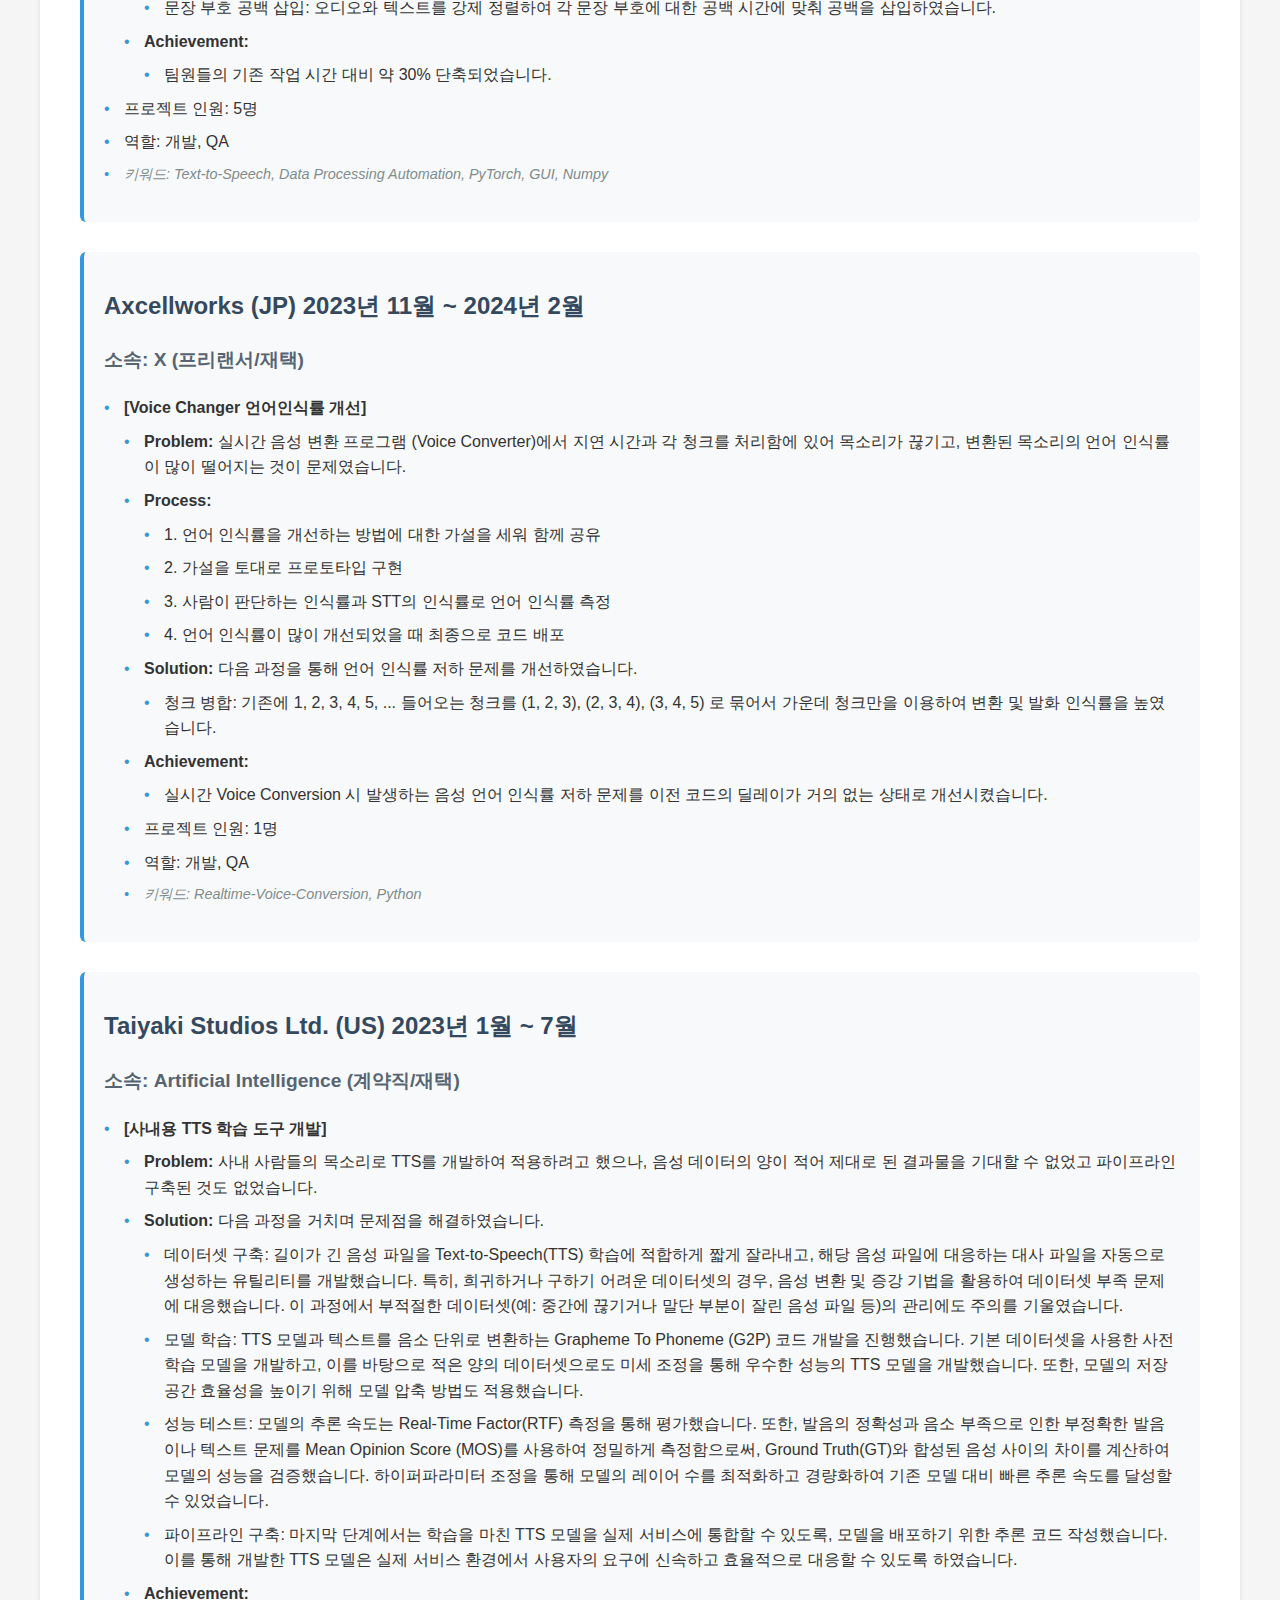
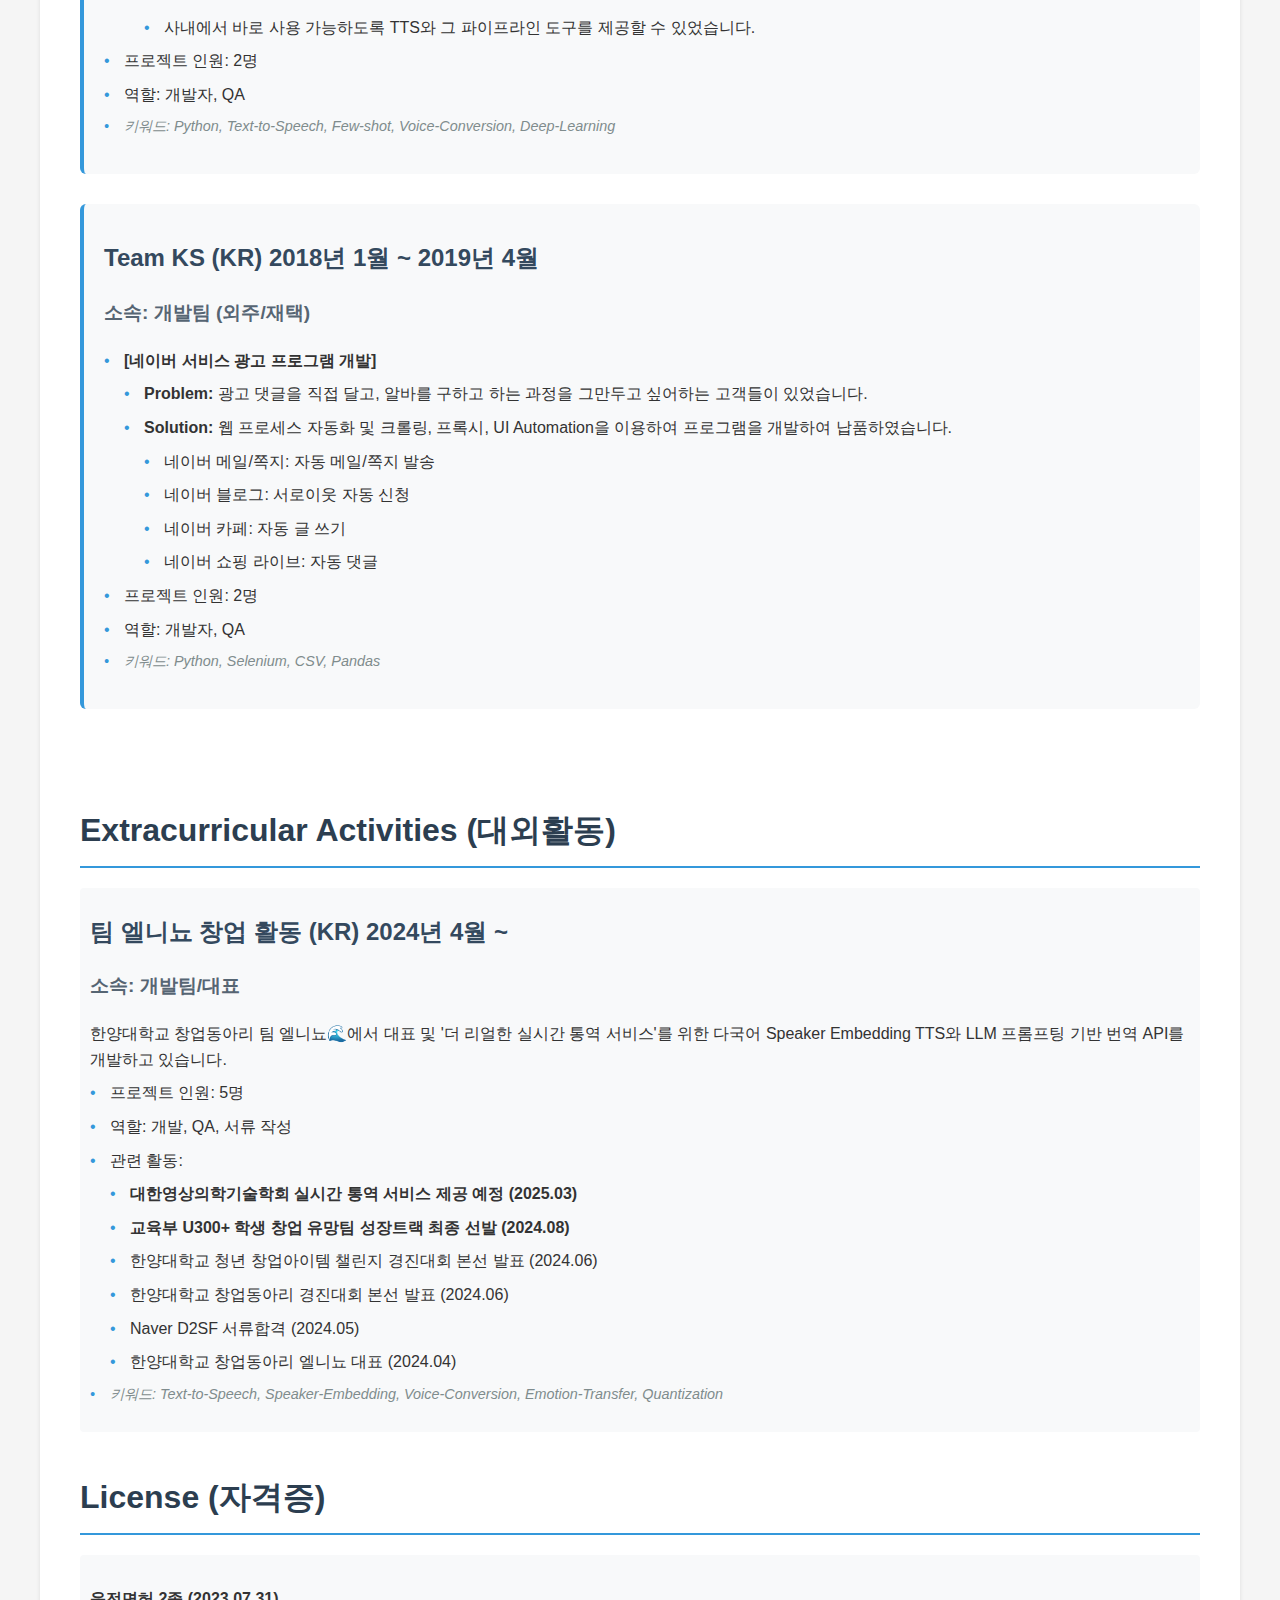
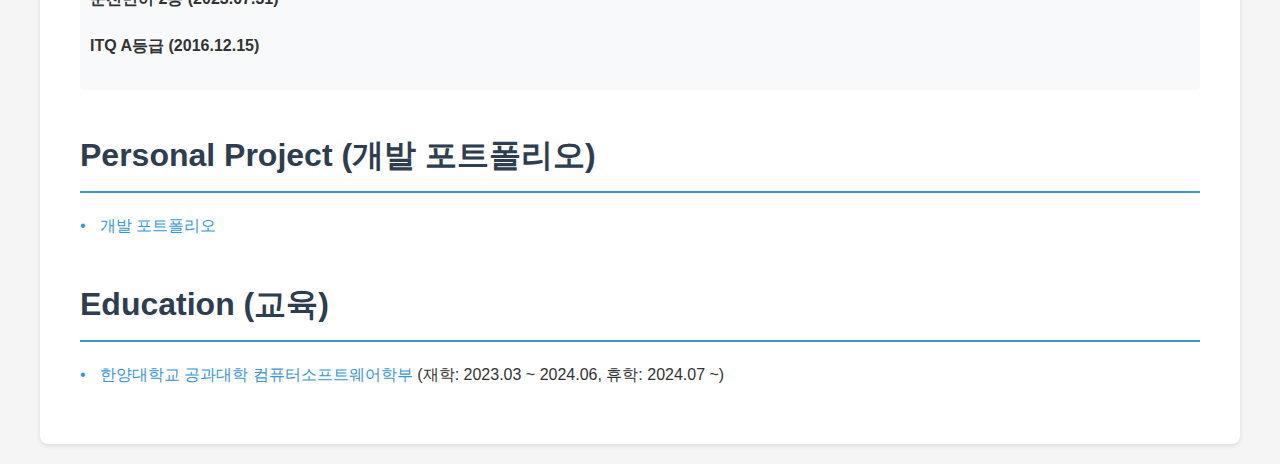
==== commit 7f126694: "Update index.html" ====
--- a/index.html
+++ b/index.html
@@ -112,7 +112,7 @@
         <h3>소속: X (프리랜서/재택)</h3>
         <ul>
             <li>
-                <strong>프로젝트: Voice Changer 언어인식률 개선</strong>
+                <strong>[Voice Changer 언어인식률 개선]</strong>
                 <ul>
                     <li>
                         <strong>Problem:</strong>
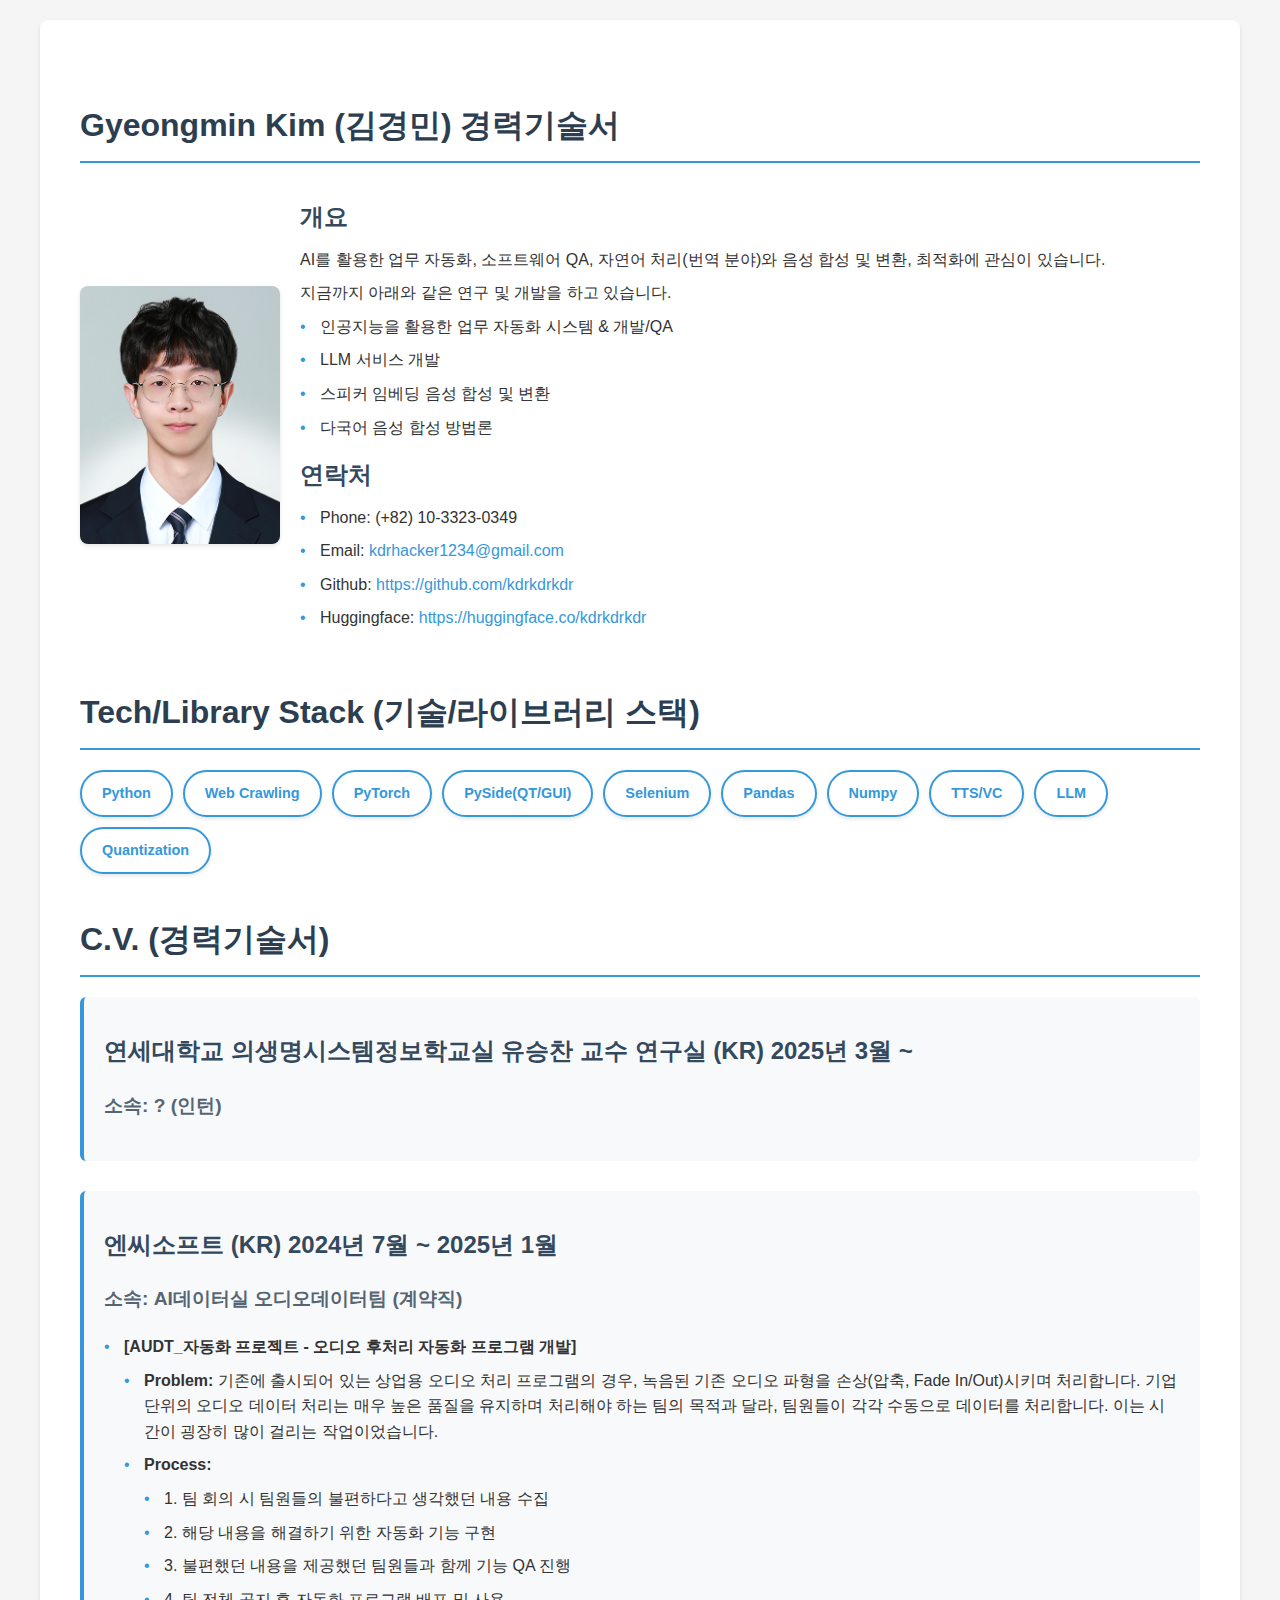
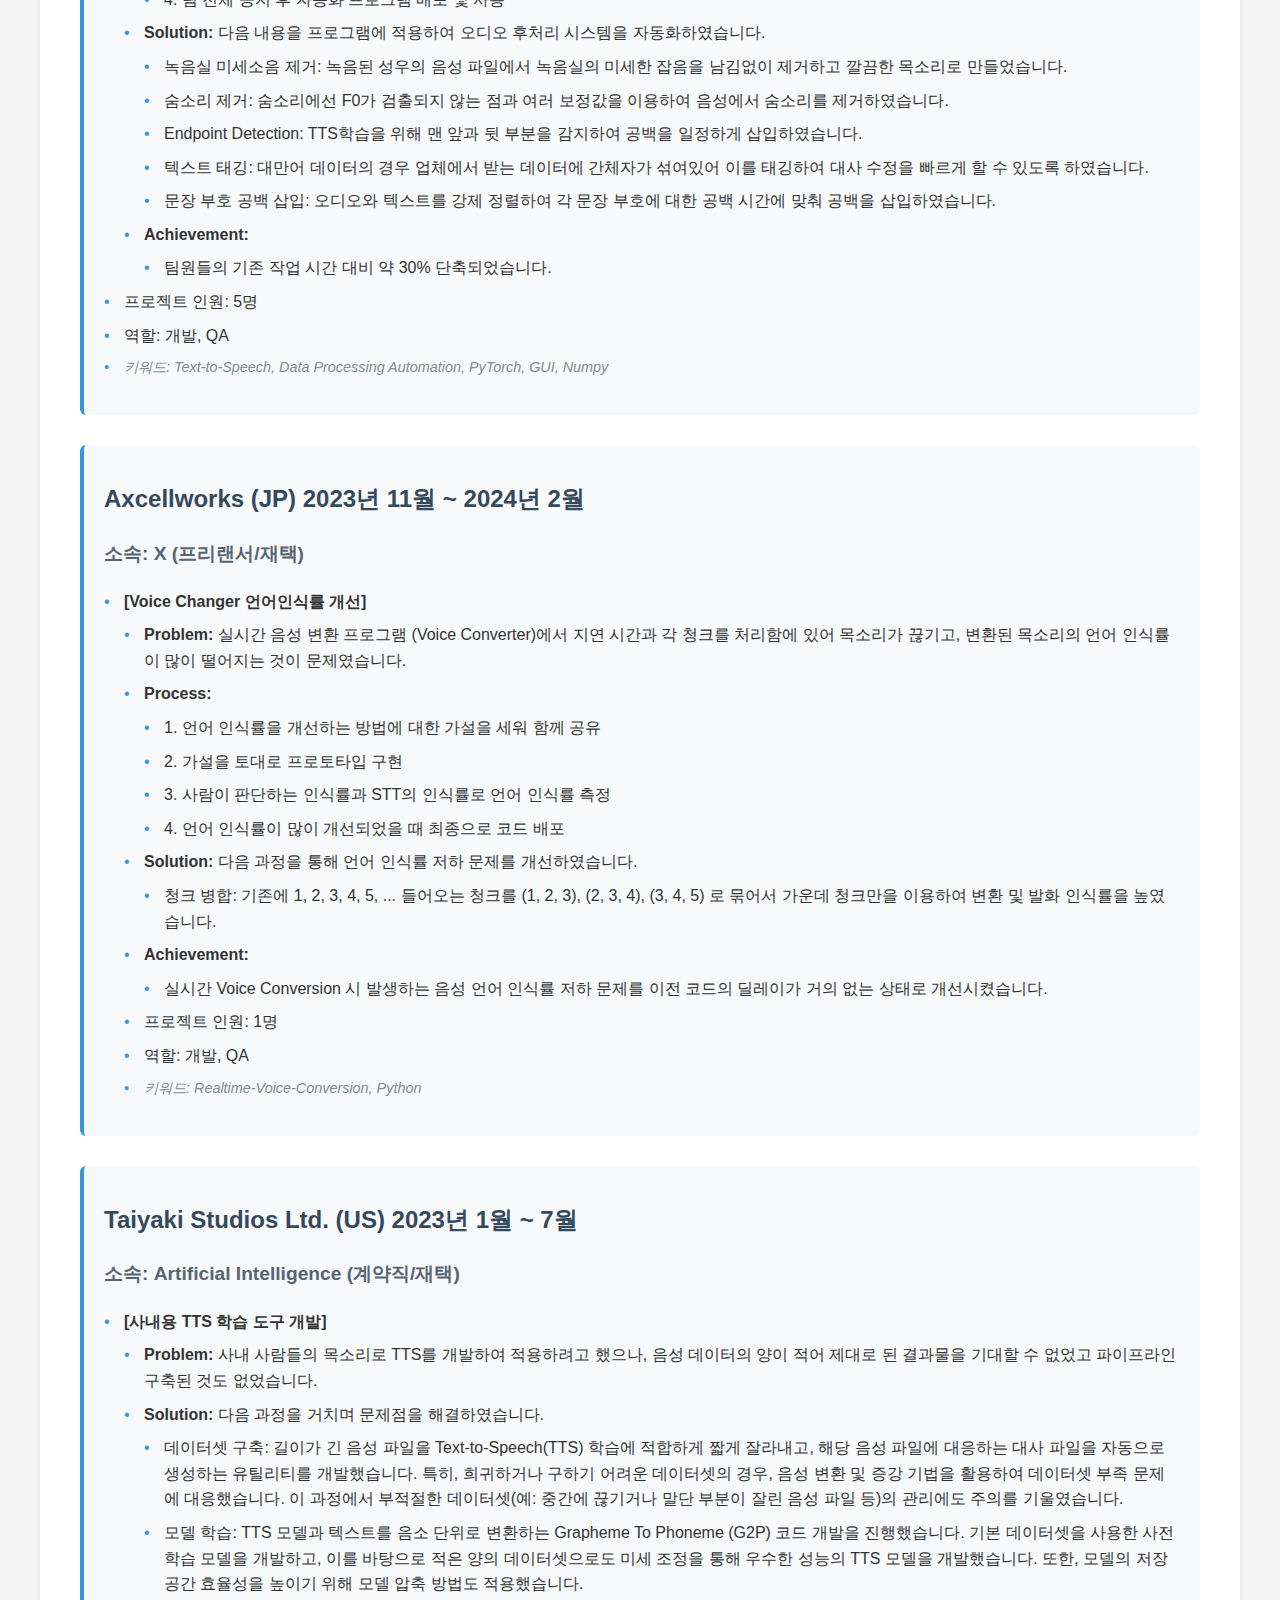
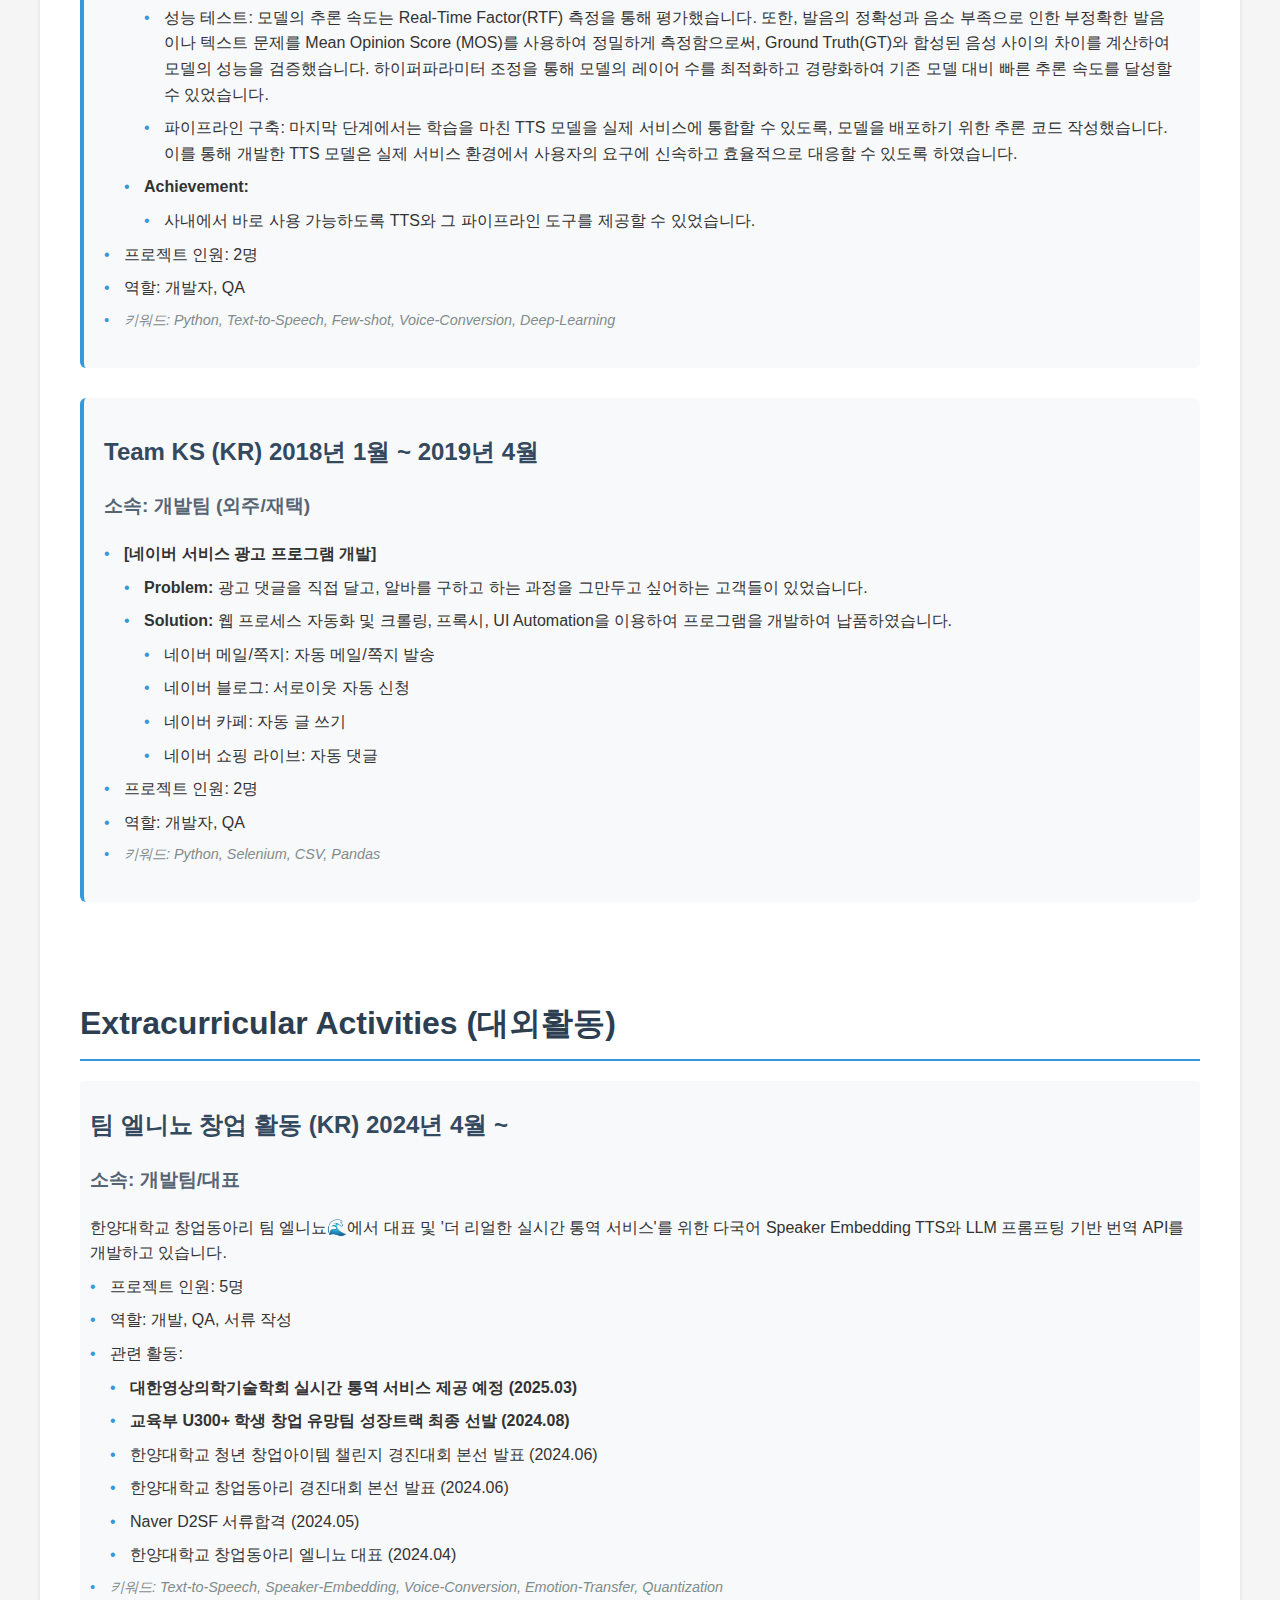
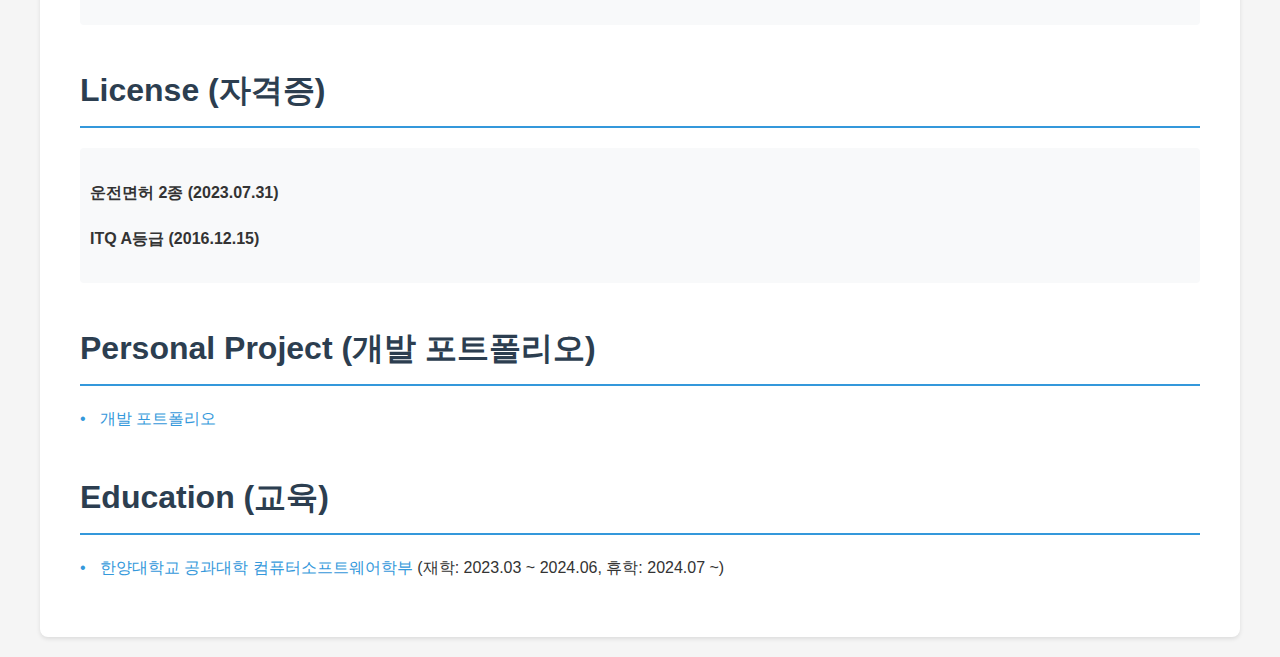
==== commit 81820b9b: "edit files" ====
--- a/index.html
+++ b/index.html
@@ -56,6 +56,45 @@
 
     <h1>C.V. (경력기술서)</h1>
     <div class="job-section">
+        <h2>연세대학교 의생명시스템정보학교실 유승찬 교수 연구실 (KR) 2025년 3월 ~</h2>
+        <h3>소속: ? (인턴)</h3>
+        <ul>
+            <!-- <li>
+                <strong>[사내용 TTS 학습 도구 개발]</strong> <br>
+                <ul>
+                    <li>
+                        <strong>Problem:</strong>
+                        사내 사람들의 목소리로 TTS를 개발하여 적용하려고 했으나, 음성 데이터의 양이 적어 제대로 된 결과물을 기대할 수 없었고 파이프라인 구축된 것도 없었습니다.
+                    </li>
+
+                    <li>
+                        <strong>Solution:</strong>
+                        다음 과정을 거치며 문제점을 해결하였습니다.
+                        <ul>
+                            <li>데이터셋 구축: 길이가 긴 음성 파일을 Text-to-Speech(TTS) 학습에 적합하게 짧게 잘라내고, 해당 음성 파일에 대응하는 대사 파일을 자동으로 생성하는 유틸리티를 개발했습니다. 특히, 희귀하거나 구하기 어려운 데이터셋의 경우, 음성 변환 및 증강 기법을 활용하여 데이터셋 부족 문제에 대응했습니다. 이 과정에서 부적절한 데이터셋(예: 중간에 끊기거나 말단 부분이 잘린 음성 파일 등)의 관리에도 주의를 기울였습니다.</li>
+                            <li>모델 학습: TTS 모델과 텍스트를 음소 단위로 변환하는 Grapheme To Phoneme (G2P) 코드 개발을 진행했습니다. 기본 데이터셋을 사용한 사전 학습 모델을 개발하고, 이를 바탕으로 적은 양의 데이터셋으로도 미세 조정을 통해 우수한 성능의 TTS 모델을 개발했습니다. 또한, 모델의 저장 공간 효율성을 높이기 위해 모델 압축 방법도 적용했습니다.</li>
+                            <li>성능 테스트: 모델의 추론 속도는 Real-Time Factor(RTF) 측정을 통해 평가했습니다. 또한, 발음의 정확성과 음소 부족으로 인한 부정확한 발음이나 텍스트 문제를 Mean Opinion Score (MOS)를 사용하여 정밀하게 측정함으로써, Ground Truth(GT)와 합성된 음성 사이의 차이를 계산하여 모델의 성능을 검증했습니다. 하이퍼파라미터 조정을 통해 모델의 레이어 수를 최적화하고 경량화하여 기존 모델 대비 빠른 추론 속도를 달성할 수 있었습니다.</li>
+                            <li>파이프라인 구축: 마지막 단계에서는 학습을 마친 TTS 모델을 실제 서비스에 통합할 수 있도록, 모델을 배포하기 위한 추론 코드 작성했습니다. 이를 통해 개발한 TTS 모델은 실제 서비스 환경에서 사용자의 요구에 신속하고 효율적으로 대응할 수 있도록 하였습니다.</li>
+                        </ul>
+                    </li>
+
+                    <li>
+                        <strong>Achievement:</strong>
+                        <ul>
+                            <li>사내에서 바로 사용 가능하도록 TTS와 그 파이프라인 도구를 제공할 수 있었습니다.</li>
+                        </ul>
+                    </li>
+
+                </ul>
+            </li>
+
+            <li>프로젝트 인원: 2명</li>
+            <li>역할: 개발자, QA</li>
+            <li class="keywords">키워드: Python, Text-to-Speech, Few-shot, Voice-Conversion, Deep-Learning</li> -->
+        </ul>
+    </div>
+
+    <div class="job-section">
         <h2>엔씨소프트 (KR) 2024년 7월 ~ 2025년 1월</h2>
         <h3>소속: AI데이터실 오디오데이터팀 (계약직)</h3>
         <ul>
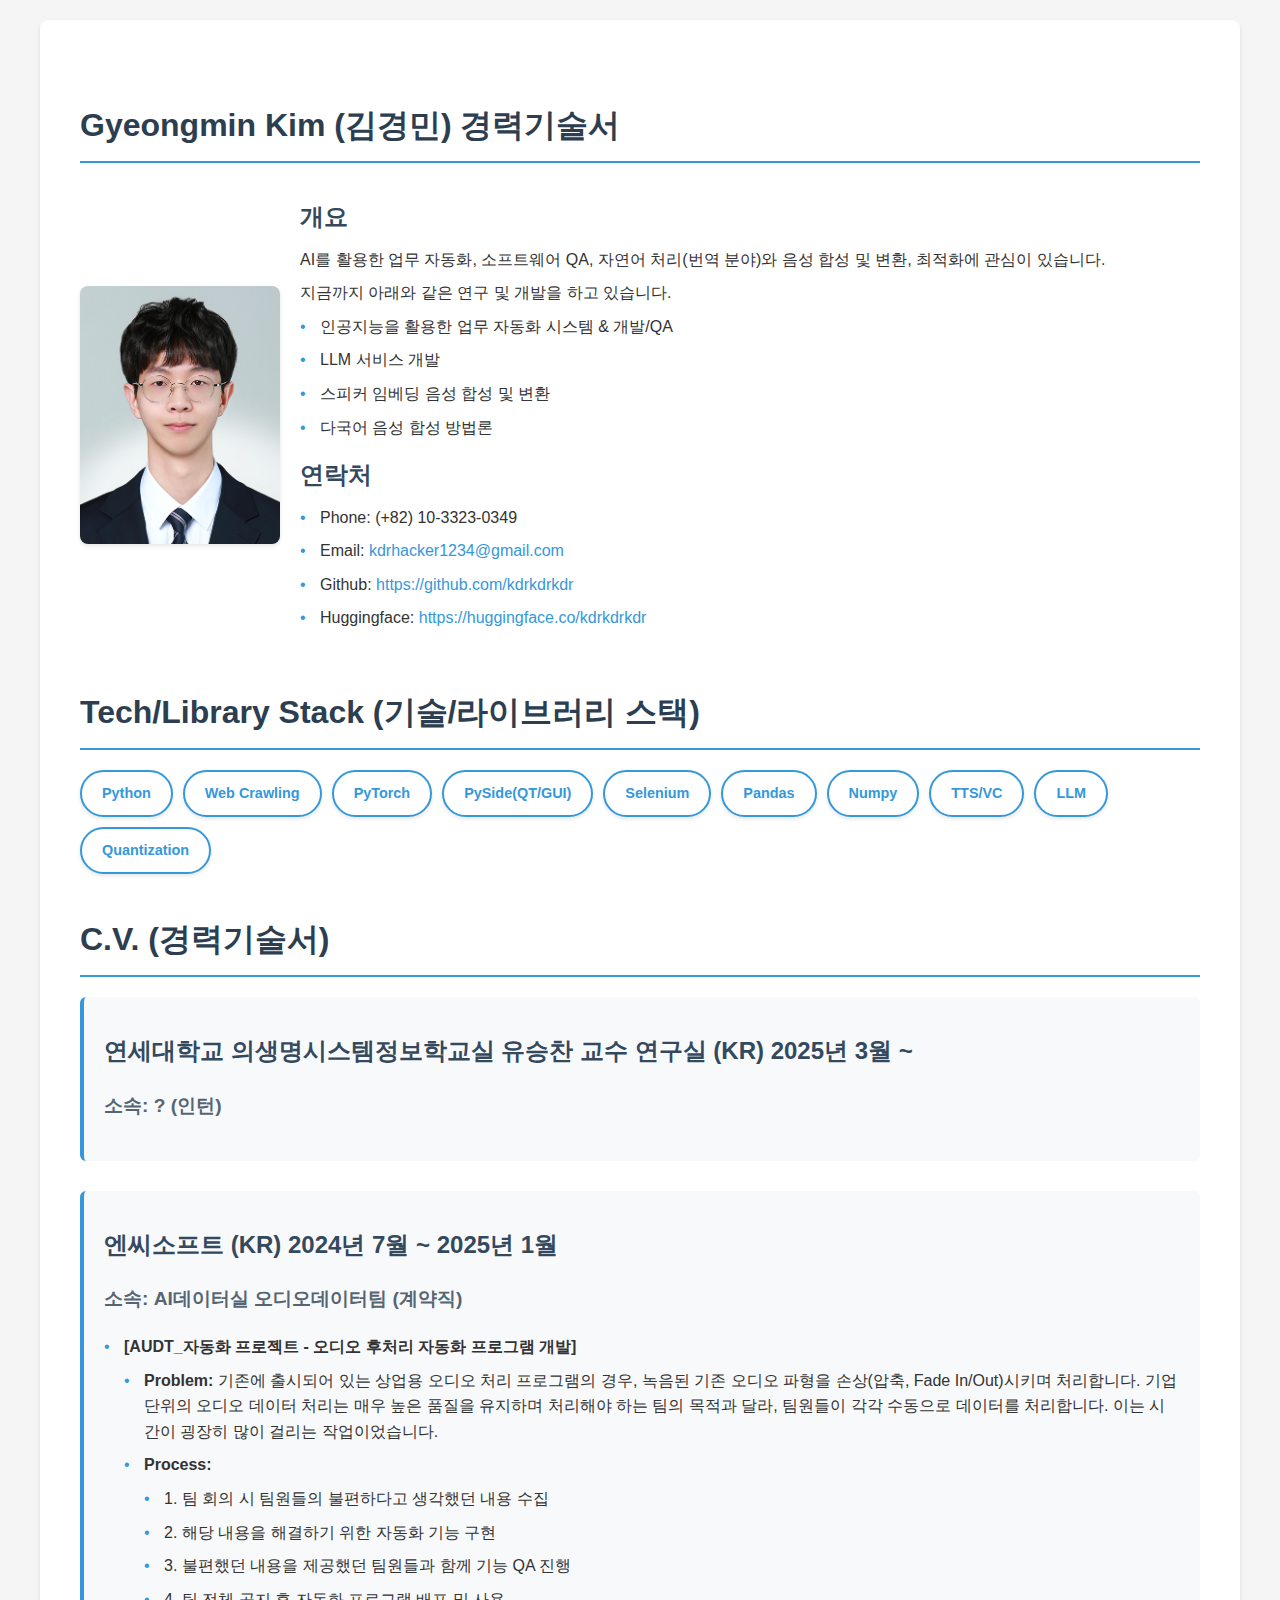
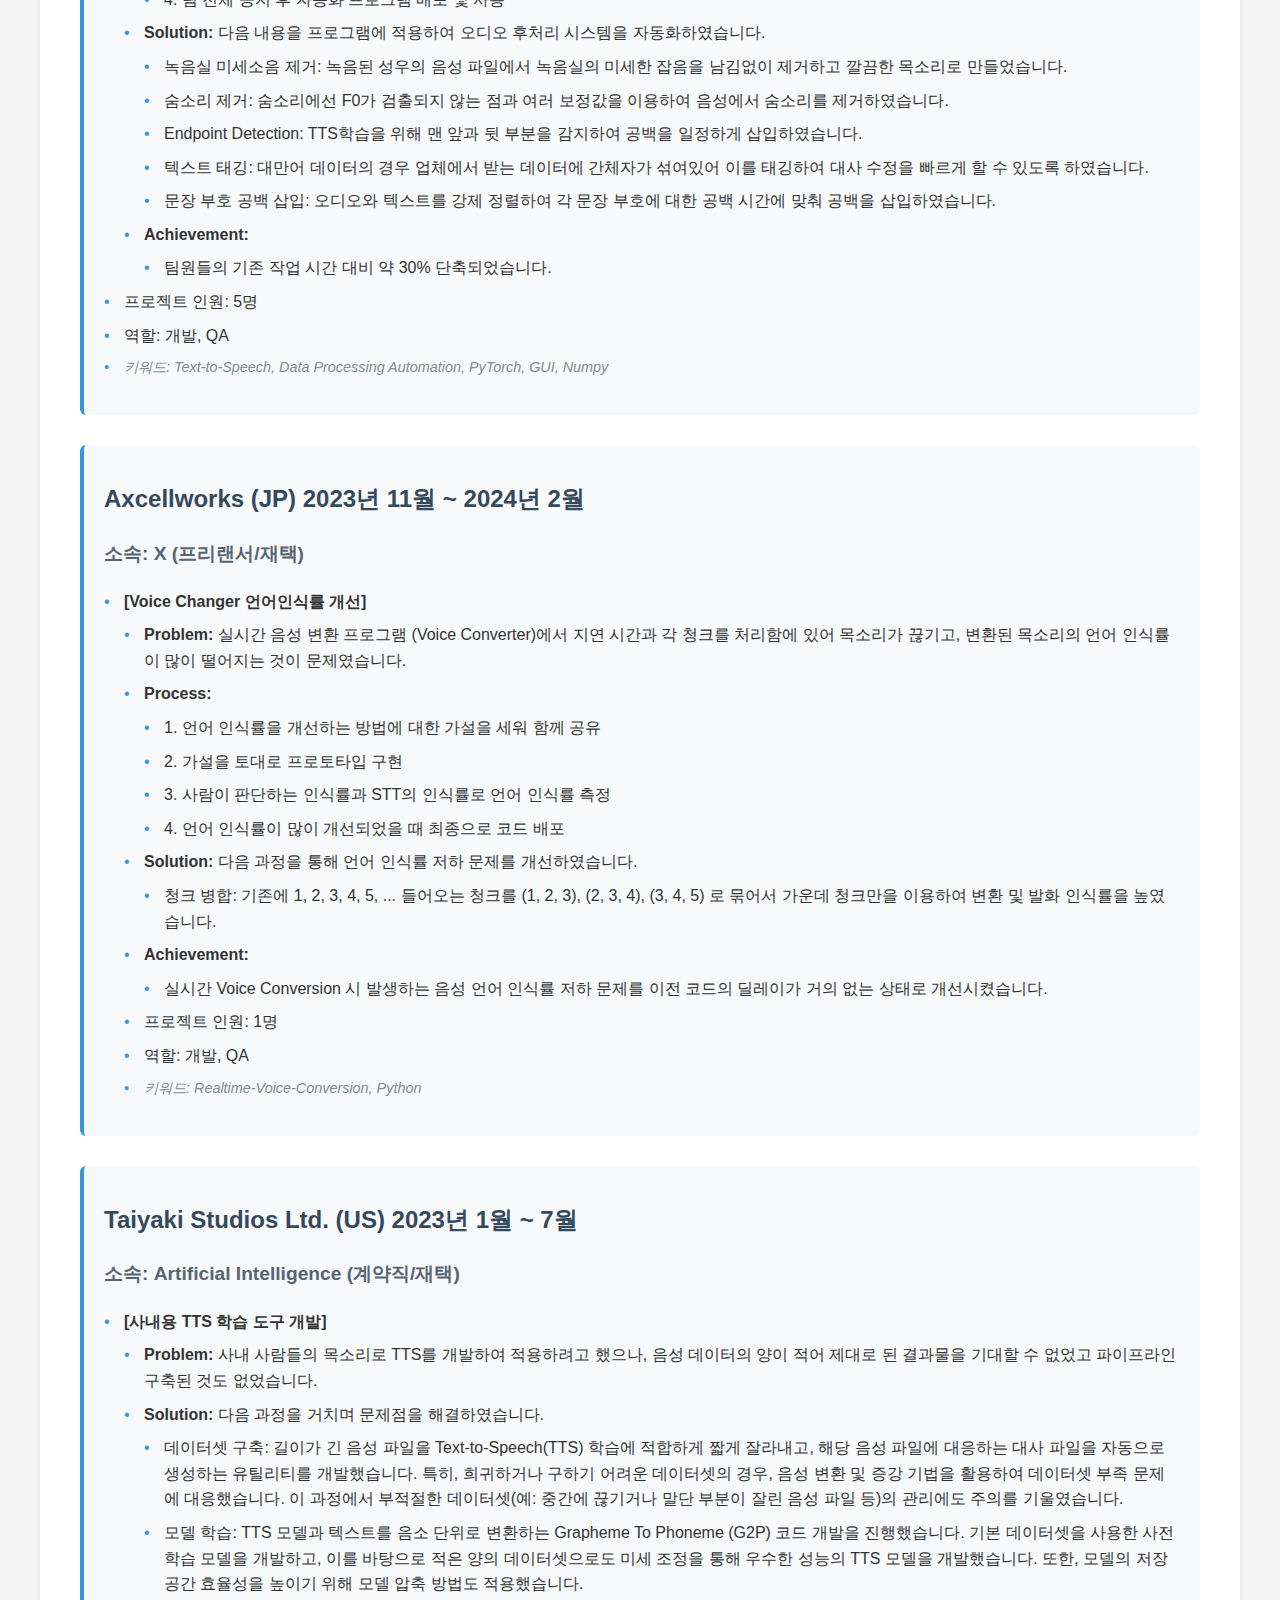
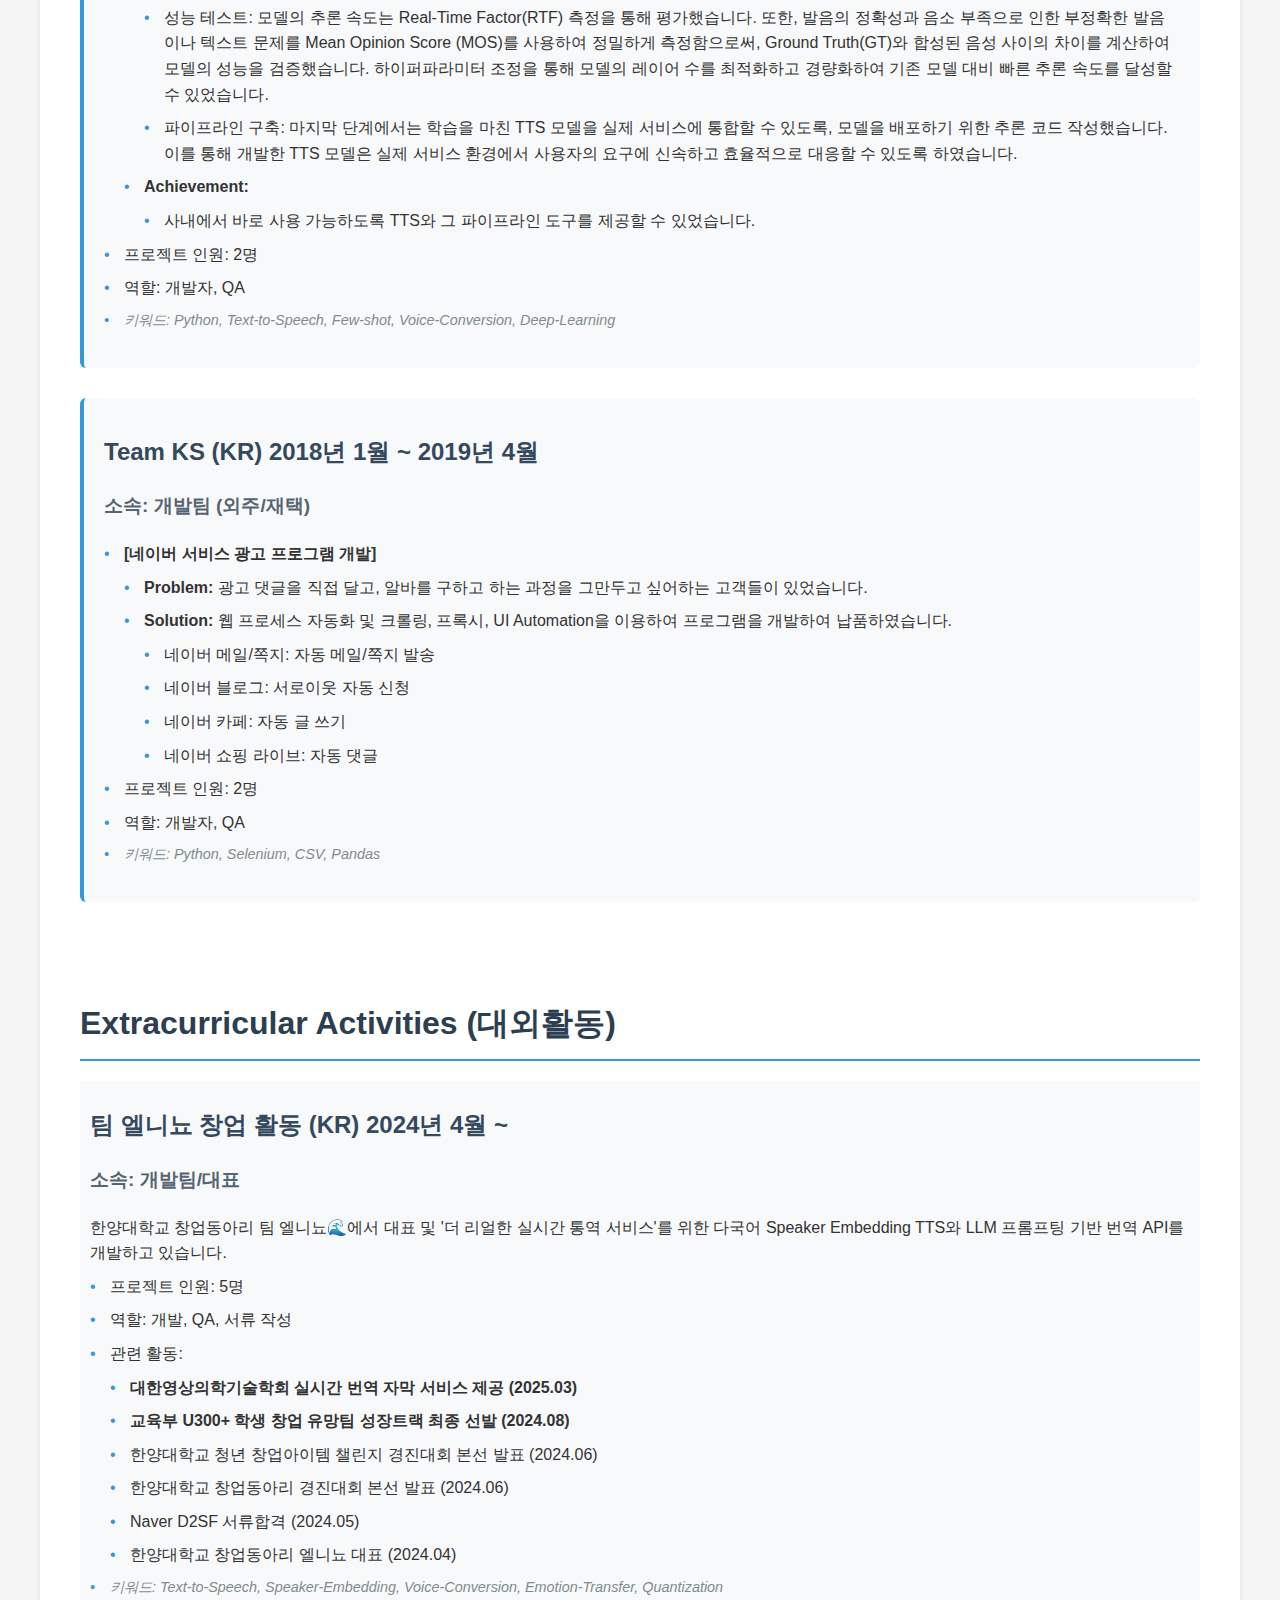
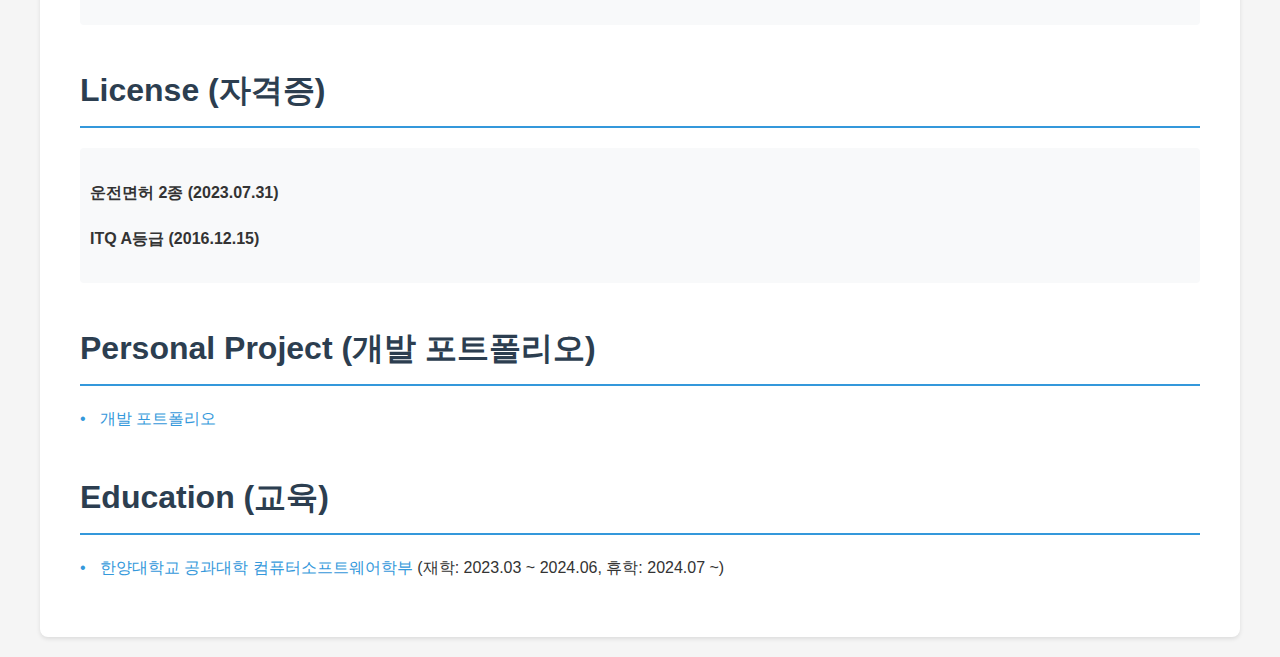
==== commit 93602973: "Update index.html" ====
--- a/index.html
+++ b/index.html
@@ -269,7 +269,7 @@
             <li>
                 관련 활동:
                 <ul>
-                    <li><strong>대한영상의학기술학회 실시간 통역 서비스 제공 예정 (2025.03)</strong></li>
+                    <li><strong>대한영상의학기술학회 실시간 번역 자막 서비스 제공 (2025.03)</strong></li>
                     <li><strong>교육부 U300+ 학생 창업 유망팀 성장트랙 최종 선발 (2024.08)</strong></li>
                     <li>한양대학교 청년 창업아이템 챌린지 경진대회 본선 발표 (2024.06)</li>
                     <li>한양대학교 창업동아리 경진대회 본선 발표 (2024.06)</li>
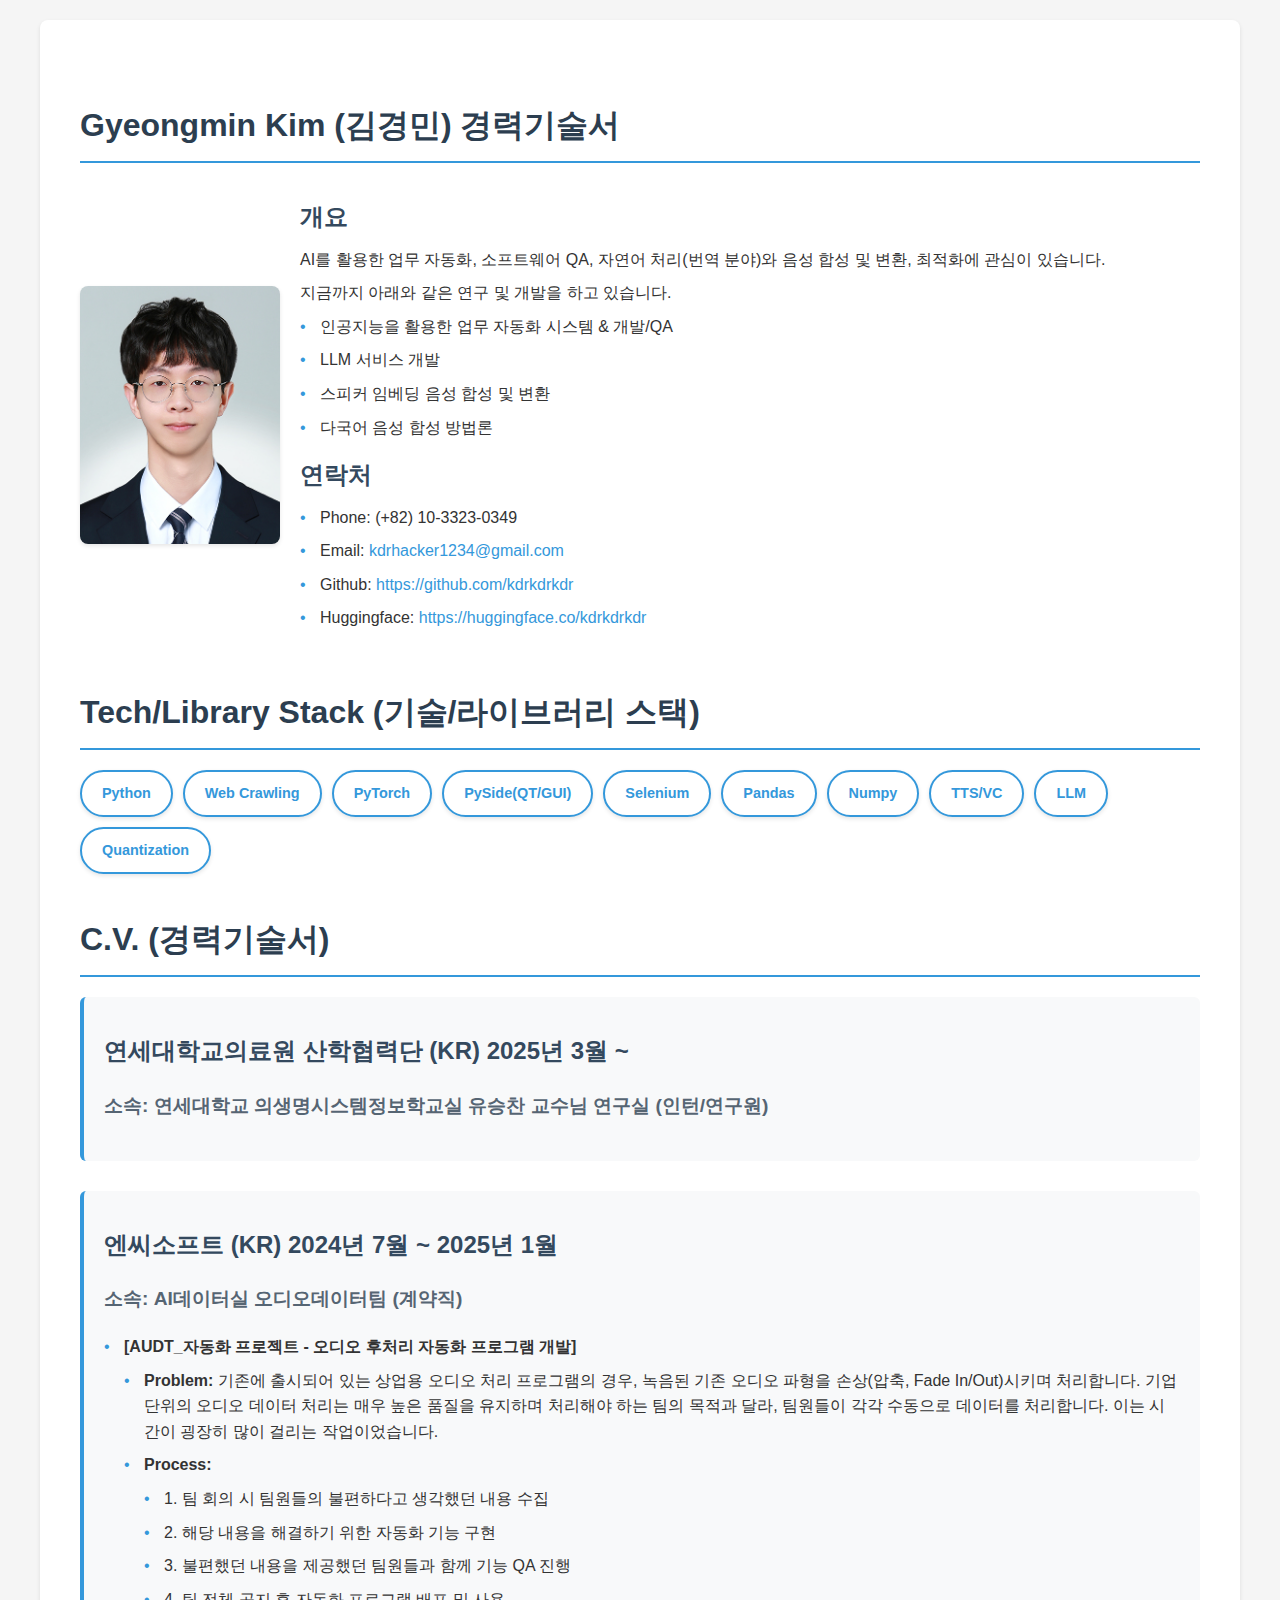
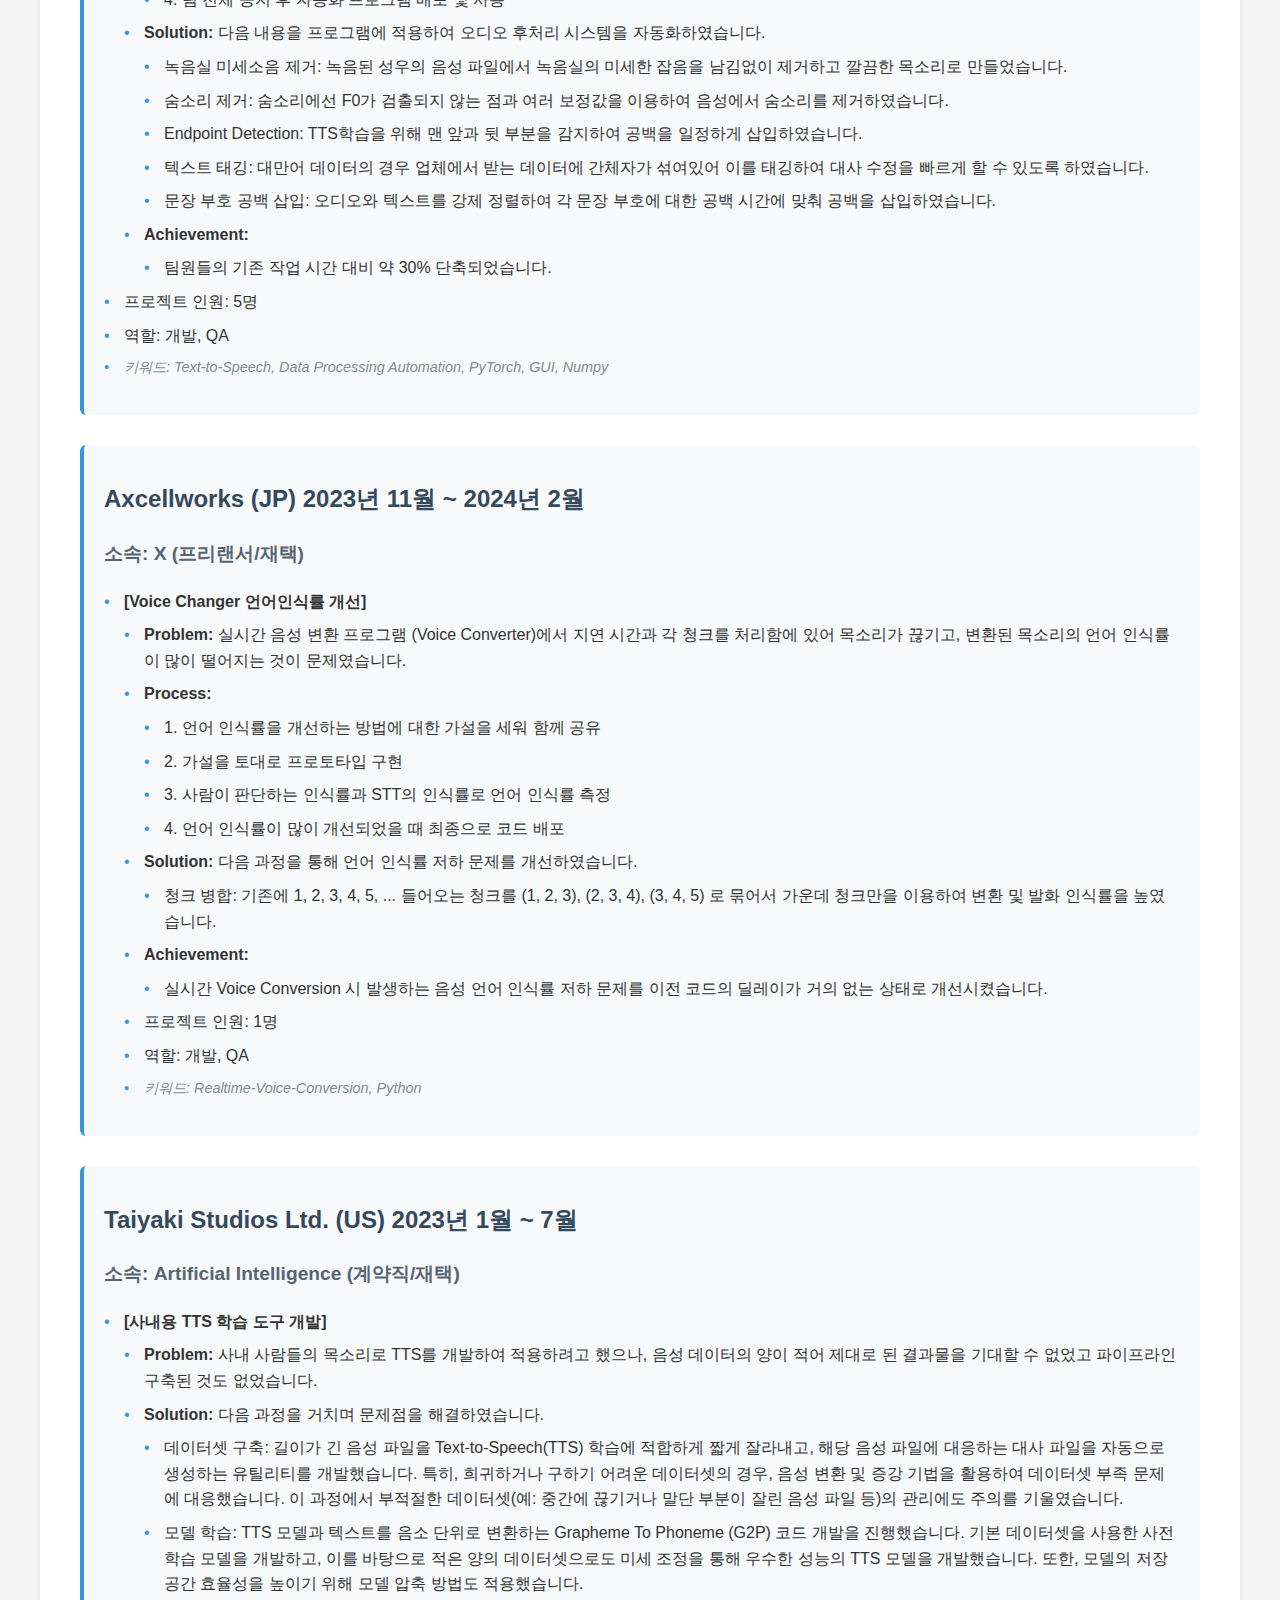
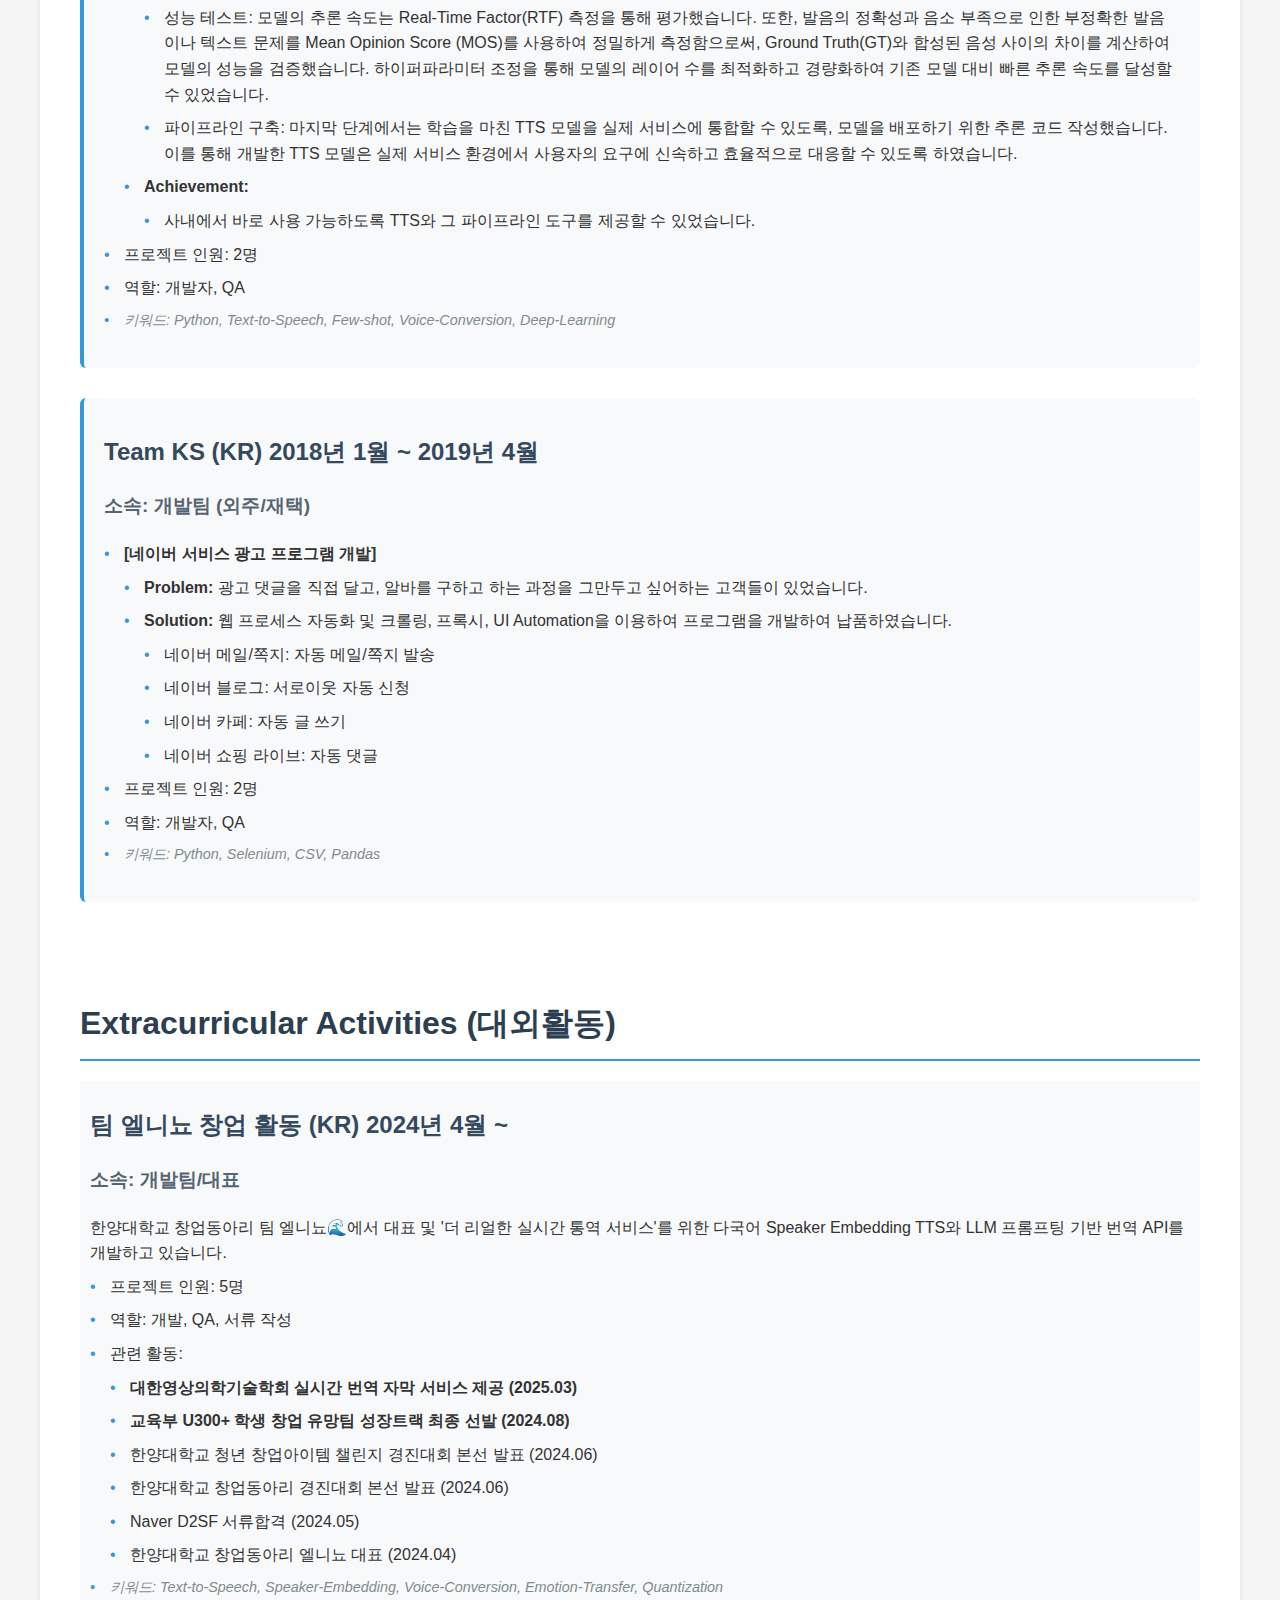
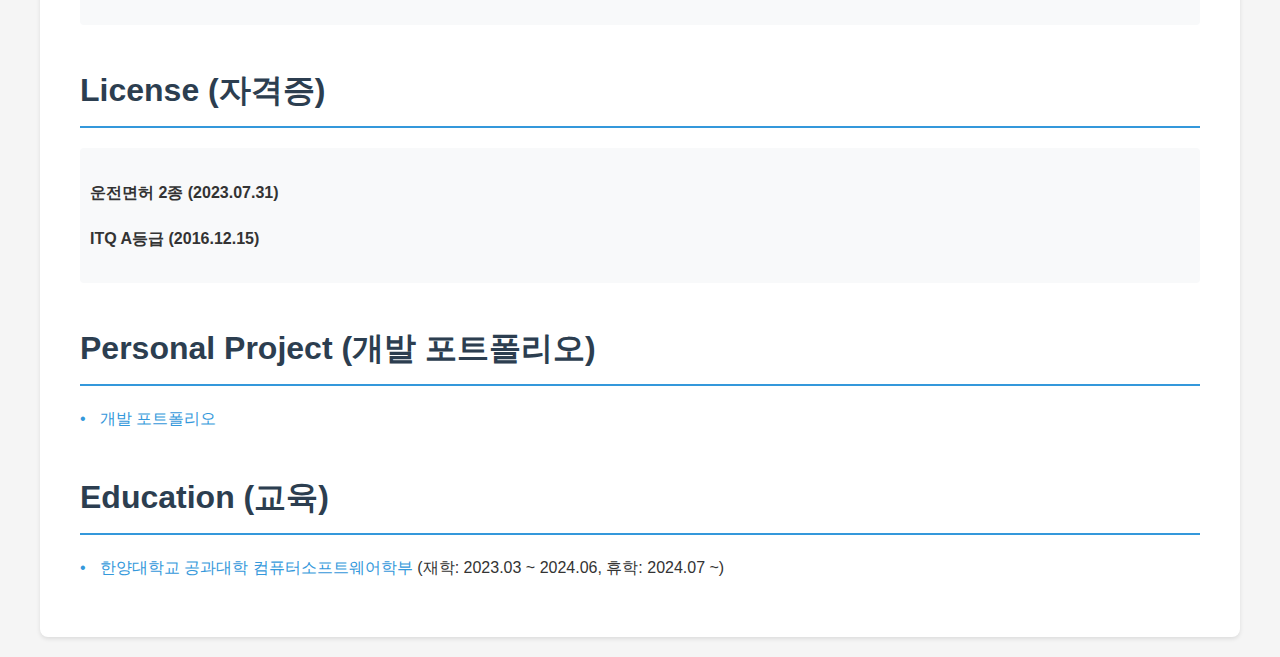
==== commit 23d026d5: "Update index.html" ====
--- a/index.html
+++ b/index.html
@@ -56,8 +56,8 @@
 
     <h1>C.V. (경력기술서)</h1>
     <div class="job-section">
-        <h2>연세대학교 의생명시스템정보학교실 유승찬 교수 연구실 (KR) 2025년 3월 ~</h2>
-        <h3>소속: ? (인턴)</h3>
+        <h2>연세대학교의료원 산학협력단 (KR) 2025년 3월 ~</h2>
+        <h3>소속: 연세대학교 의생명시스템정보학교실 유승찬 교수님 연구실 (인턴/연구원)</h3>
         <ul>
             <!-- <li>
                 <strong>[사내용 TTS 학습 도구 개발]</strong> <br>
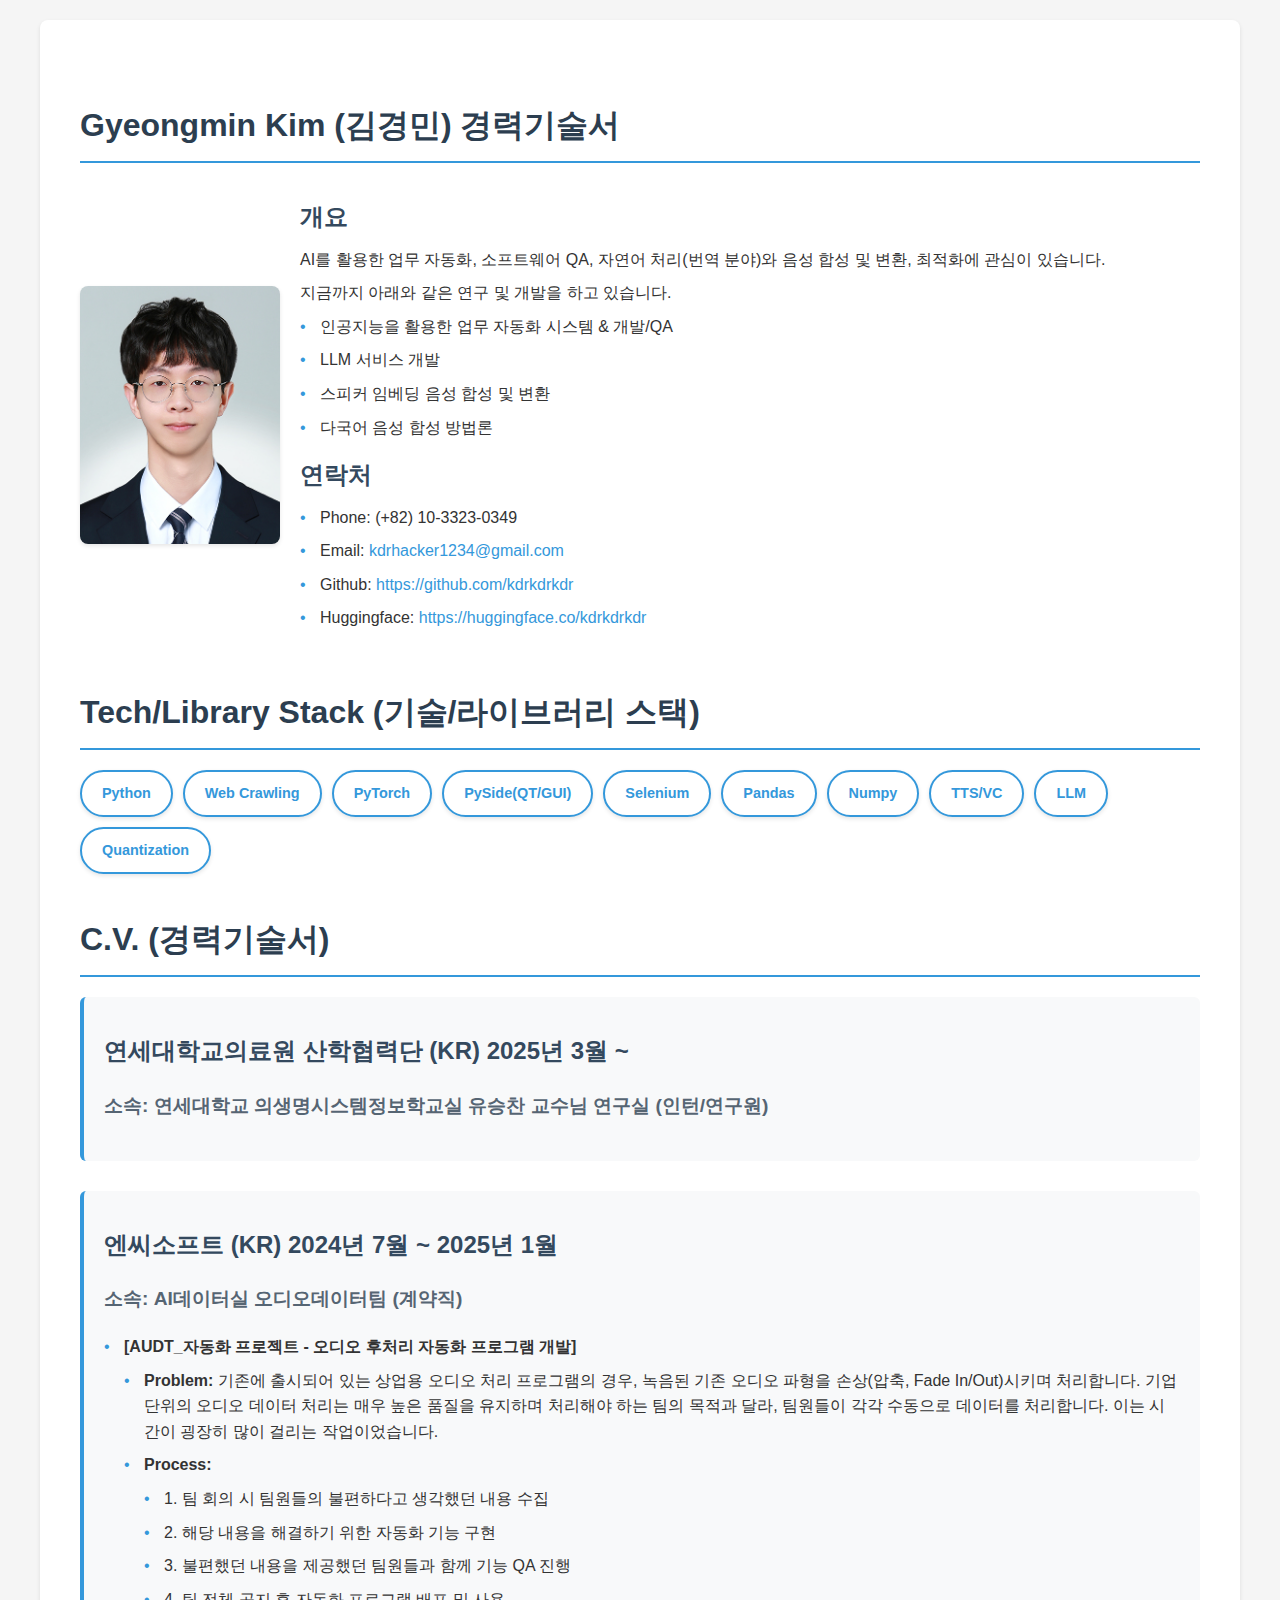
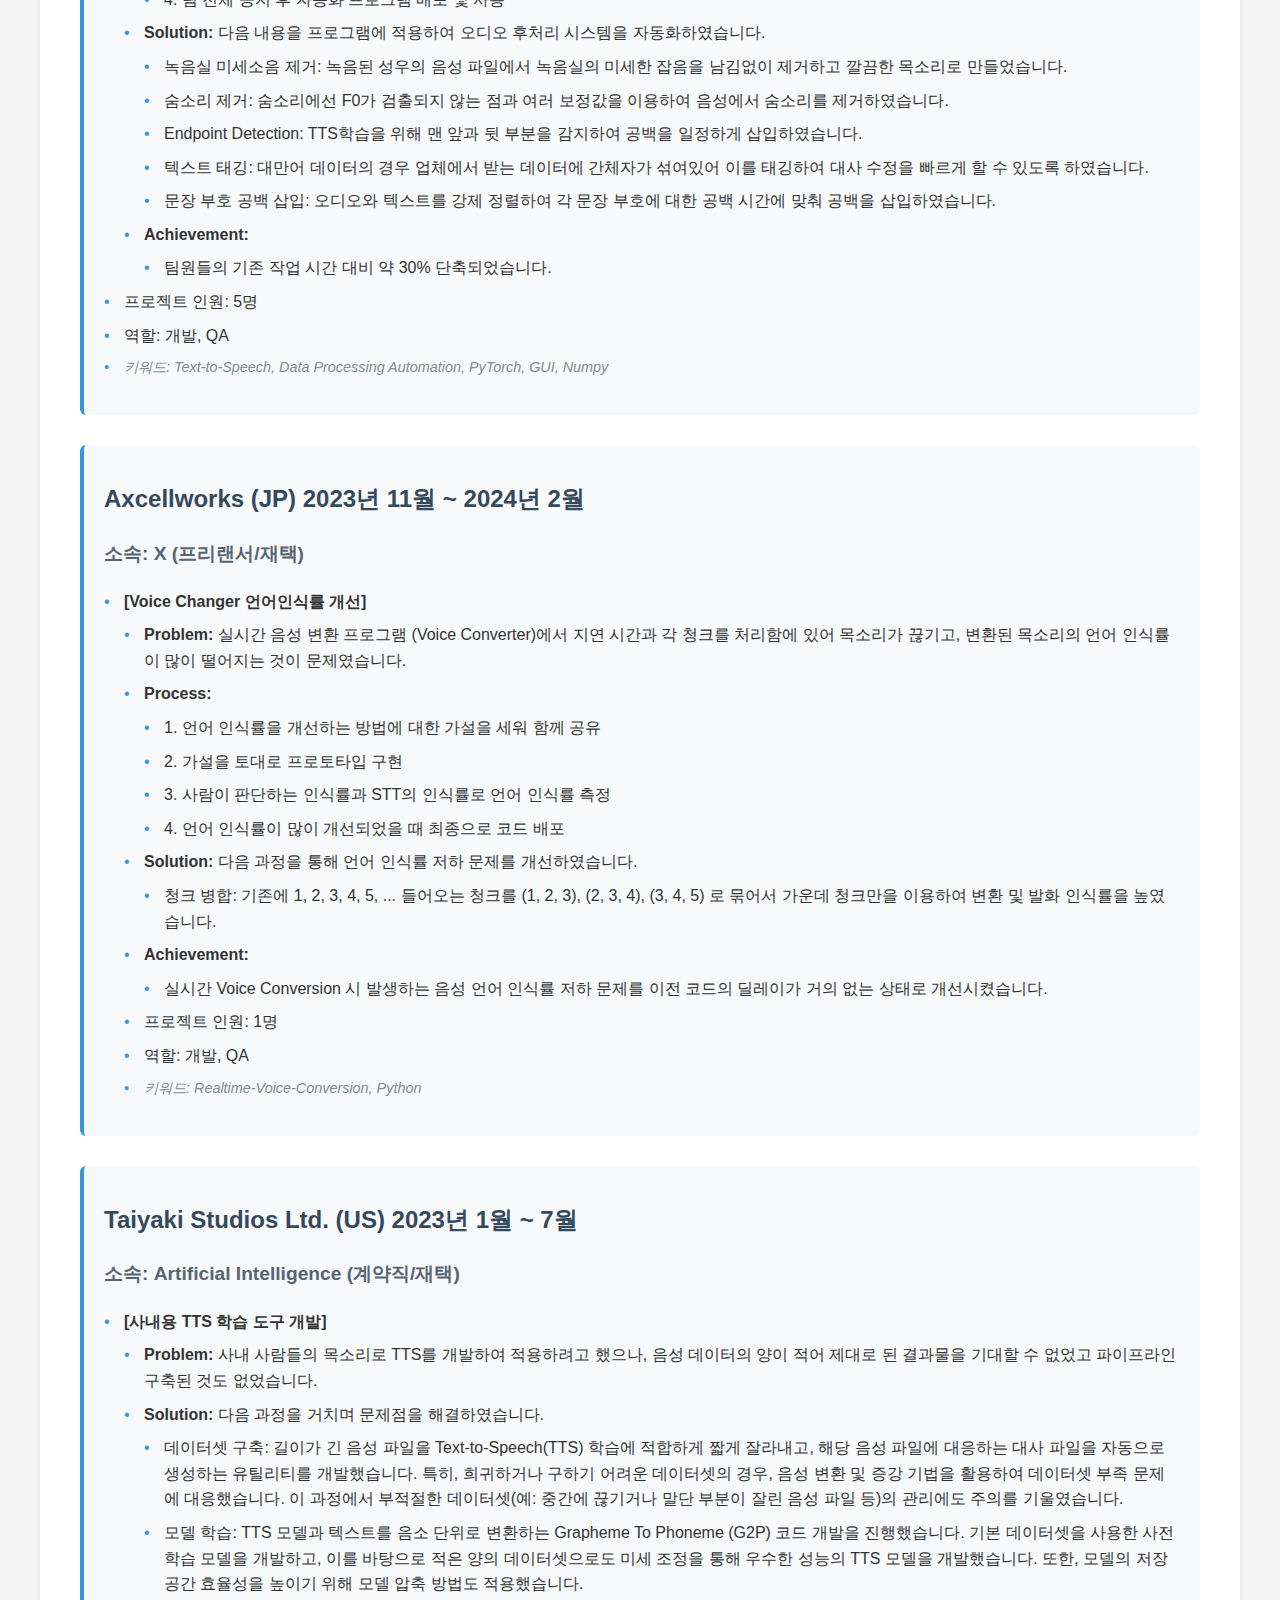
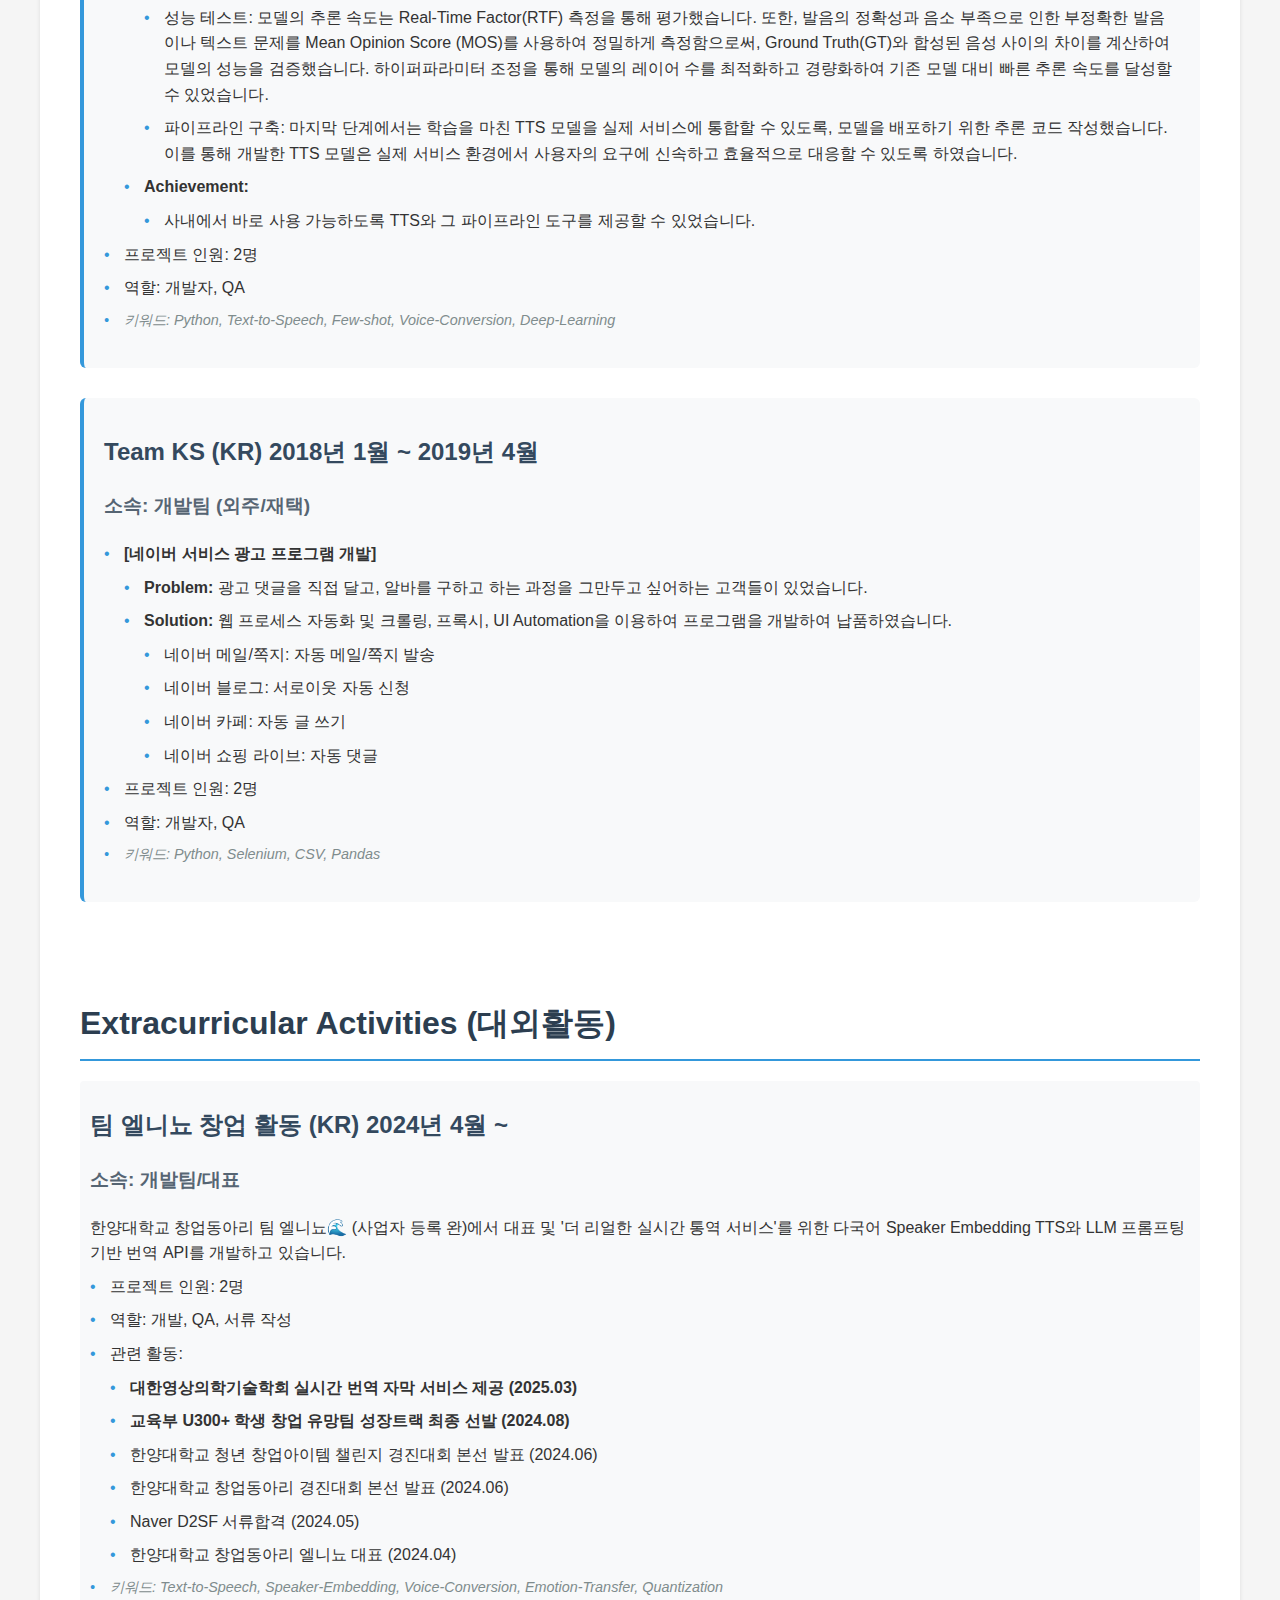
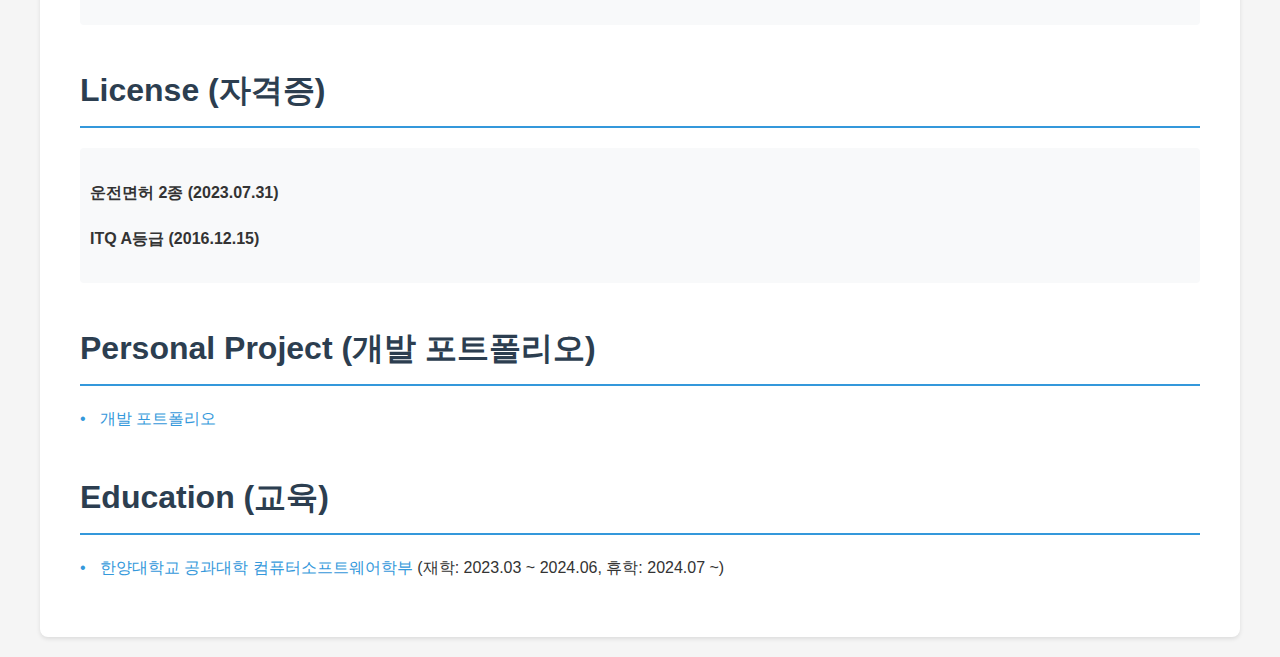
==== commit 4c4f12db: "Update index.html" ====
--- a/index.html
+++ b/index.html
@@ -262,9 +262,9 @@
     <div class="extracurricular-item">
         <h2>팀 엘니뇨 창업 활동 (KR) 2024년 4월 ~ </h2>
         <h3>소속: 개발팀/대표</h3>
-        <p>한양대학교 창업동아리 팀 엘니뇨🌊에서 대표 및 '더 리얼한 실시간 통역 서비스'를 위한 다국어 Speaker Embedding TTS와 LLM 프롬프팅 기반 번역 API를 개발하고 있습니다.</p>
-        <ul>
-            <li>프로젝트 인원: 5명</li>
+        <p>한양대학교 창업동아리 팀 엘니뇨🌊 (사업자 등록 완)에서 대표 및 '더 리얼한 실시간 통역 서비스'를 위한 다국어 Speaker Embedding TTS와 LLM 프롬프팅 기반 번역 API를 개발하고 있습니다.</p>
+        <ul>
+            <li>프로젝트 인원: 2명</li>
             <li>역할: 개발, QA, 서류 작성</li>
             <li>
                 관련 활동:
